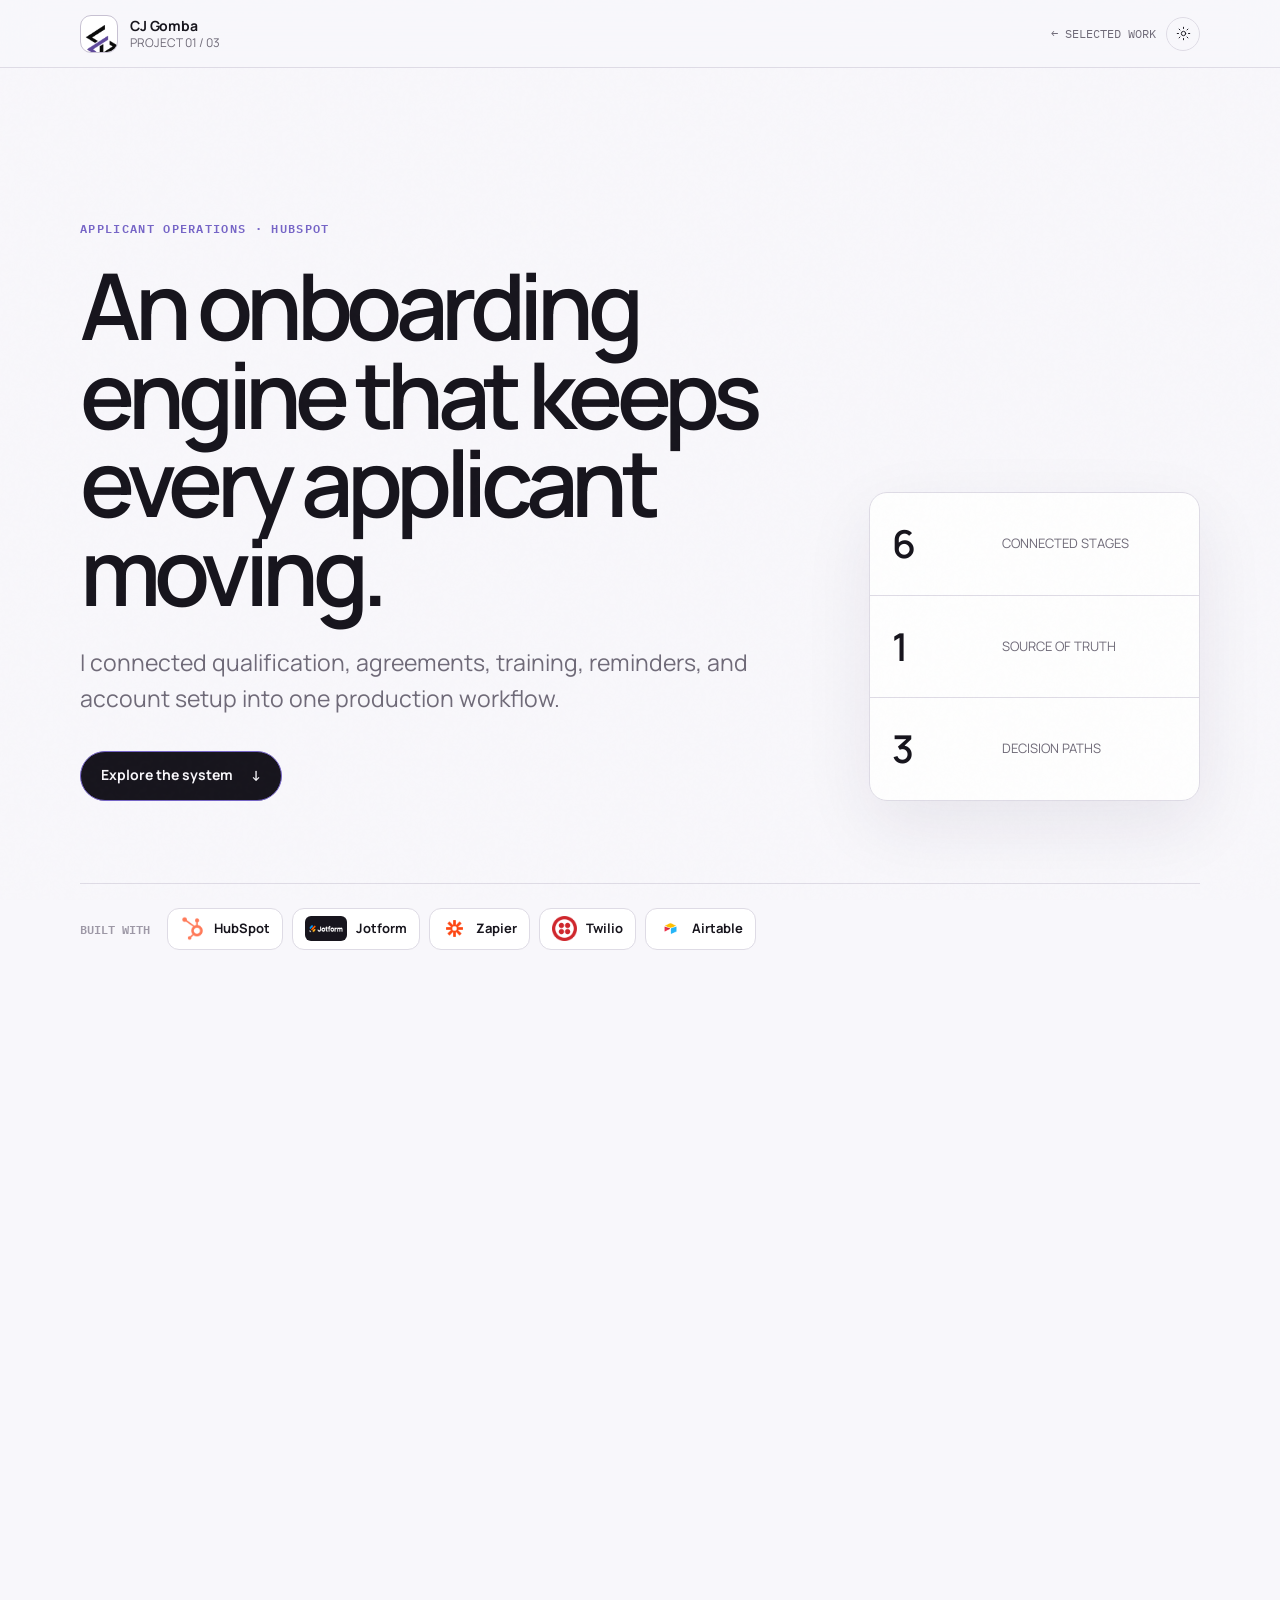
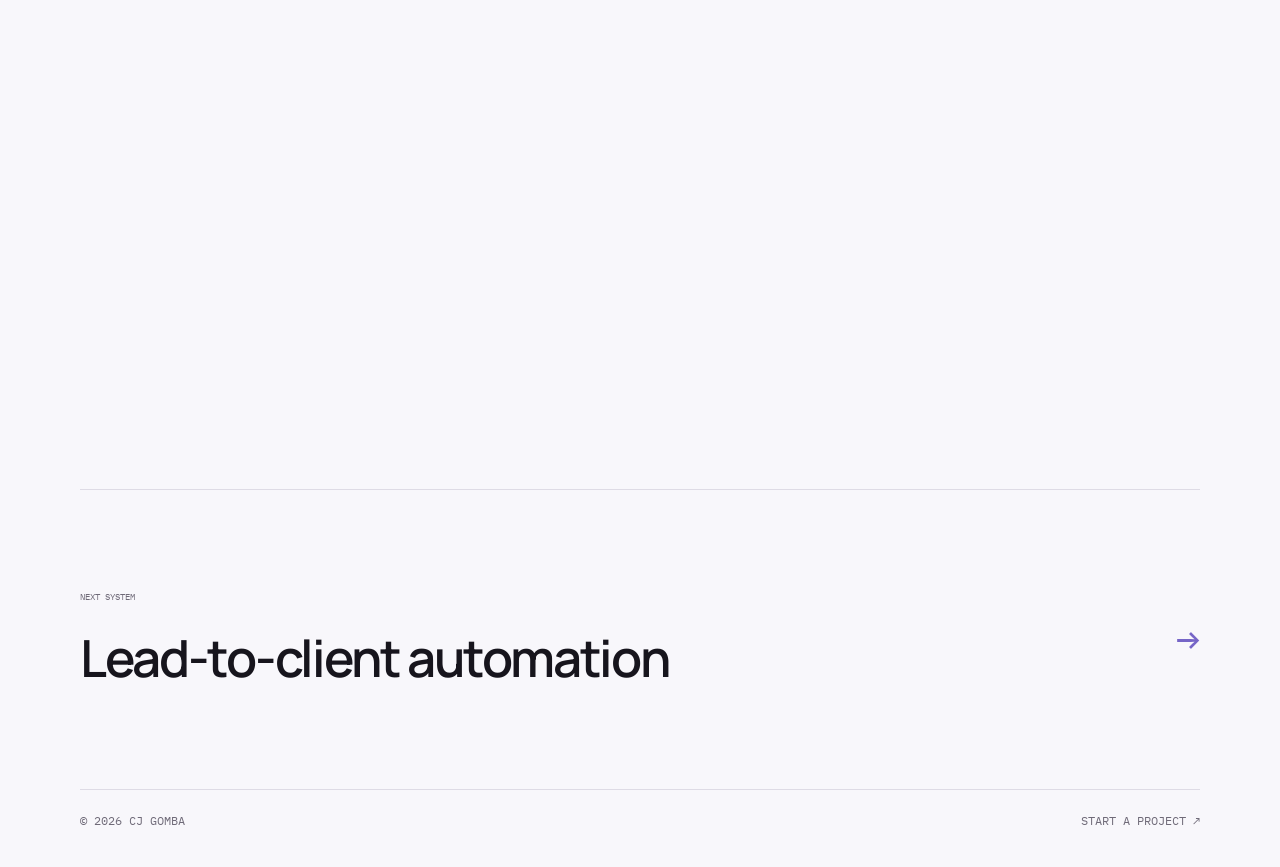
==== projects/hubspot-onboarding.html @ 628fe787 "Add files via upload" ====
<!doctype html>
<html lang="en">
  <head>
    <meta charset="UTF-8" />
    <meta name="viewport" content="width=device-width, initial-scale=1.0" />
    <meta http-equiv="Content-Security-Policy" content="default-src 'self'; base-uri 'self'; form-action 'self'; object-src 'none'; script-src 'self'; style-src 'self'; img-src 'self' data:; font-src 'self'; connect-src 'none'; media-src 'none'; frame-src 'none'; worker-src 'none'; manifest-src 'self'; upgrade-insecure-requests" />
    <meta name="referrer" content="strict-origin-when-cross-origin" />
    <meta name="description" content="See how CJ Gomba connected Jotform, HubSpot, Zapier, Twilio, Airtable, and CloudFiles into a reliable applicant onboarding workflow." />
    <meta name="author" content="CJ Gomba" />
    <meta name="robots" content="index, follow, max-image-preview:large" />
    <meta property="og:type" content="article" />
    <meta property="og:url" content="https://cjgomba-portfolio.pages.dev/projects/hubspot-onboarding.html" />
    <meta property="og:site_name" content="CJ Gomba" />
    <meta property="og:title" content="HubSpot Applicant Onboarding System" />
    <meta property="og:description" content="A connected applicant journey spanning qualification, agreements, training, reminders, and onboarding." />
    <meta property="og:image" content="https://cjgomba-portfolio.pages.dev/assets/branding/cj-logo.png" />
    <meta name="twitter:card" content="summary_large_image" />
    <meta name="twitter:title" content="HubSpot Applicant Onboarding System" />
    <meta name="twitter:description" content="A connected applicant journey spanning qualification, agreements, training, reminders, and onboarding." />
    <meta name="twitter:image" content="https://cjgomba-portfolio.pages.dev/assets/branding/cj-logo.png" />
    <meta name="theme-color" content="#f8f7fb" />
    <title>HubSpot Onboarding System &mdash; CJ Gomba</title>
    <link rel="icon" href="../assets/favicon.svg" type="image/svg+xml" />
    <link rel="canonical" href="https://cjgomba-portfolio.pages.dev/projects/hubspot-onboarding.html" />
    <link rel="manifest" href="../site.webmanifest" />
    <link rel="stylesheet" href="../styles.css" />
    <link rel="stylesheet" href="../project.css" />
    <script src="../theme-init.js"></script>
    <script src="../structured-data.js" defer></script>
  </head>
  <body class="project-page showcase-page">
    <div class="noise" aria-hidden="true"></div>
    <header class="study-header"><div class="study-shell">
      <a class="brand" href="../index.html"><span class="brand-mark brand-mark-image"><img src="../assets/branding/cj-logo.png" alt="" /></span><span class="brand-copy"><strong>CJ Gomba</strong><small>Project 01 / 03</small></span></a>
      <div class="study-header-actions"><a class="back-link" href="../index.html#work">&larr; Selected work</a><button class="icon-button theme-toggle" type="button" aria-label="Switch color theme"><svg class="sun-icon" viewBox="0 0 24 24" aria-hidden="true"><circle cx="12" cy="12" r="3.5"></circle><path d="M12 2v2M12 20v2M4.93 4.93l1.42 1.42M17.65 17.65l1.42 1.42M2 12h2M20 12h2M4.93 19.07l1.42-1.42M17.65 6.35l1.42-1.42"></path></svg><svg class="moon-icon" viewBox="0 0 24 24" aria-hidden="true"><path d="M20.2 15.3A8.5 8.5 0 0 1 8.7 3.8 8.5 8.5 0 1 0 20.2 15.3Z"></path></svg></button></div>
    </div></header>

    <main id="top">
      <section class="showcase-hero study-shell reveal">
        <p class="showcase-kicker">Applicant operations &middot; HubSpot</p>
        <div class="showcase-hero-grid">
          <div>
            <h1>An onboarding engine that keeps every applicant moving.</h1>
            <p class="showcase-deck">I connected qualification, agreements, training, reminders, and account setup into one production workflow.</p>
            <a class="showcase-primary-link" href="#system-map">Explore the system <span>&darr;</span></a>
          </div>
          <div class="showcase-proof">
            <div><strong>6</strong><span>connected stages</span></div>
            <div><strong>1</strong><span>source of truth</span></div>
            <div><strong>3</strong><span>decision paths</span></div>
          </div>
        </div>
        <div class="showcase-tool-ribbon" aria-label="Tools used">
          <span>Built with</span>
          <div class="showcase-tool"><img src="../assets/logos/tools/hubspot-icon.png" alt="" /><strong>HubSpot</strong></div>
          <div class="showcase-tool"><img src="../assets/logos/tools/jotform-wordmark.png" alt="" /><strong>Jotform</strong></div>
          <div class="showcase-tool"><img src="../assets/logos/tools/zapier-icon.png" alt="" /><strong>Zapier</strong></div>
          <div class="showcase-tool"><img src="../assets/logos/tools/twilio-icon.png" alt="" /><strong>Twilio</strong></div>
          <div class="showcase-tool"><img src="../assets/logos/tools/airtable-icon.png" alt="" /><strong>Airtable</strong></div>
        </div>
      </section>

      <section class="showcase-section study-shell reveal" id="system-map">
        <div class="showcase-section-head"><div><span>01 / System map</span><h2>HubSpot coordinates the whole journey.</h2></div><p>Every tool has one job. HubSpot keeps the applicant record, stage, and next action aligned.</p></div>
        <div class="architecture-board">
          <div class="architecture-grid">
            <div class="architecture-column">
              <small>ENTRY</small>
              <div class="architecture-node"><img src="../assets/logos/tools/jotform-wordmark.png" alt="" /><span><strong>Application</strong><small>Applicant data enters once</small></span></div>
            </div>
            <div class="architecture-bridge"><span></span><b>&rarr;</b></div>
            <div class="architecture-column architecture-core-column">
              <small>ORCHESTRATION</small>
              <div class="architecture-core"><img src="../assets/logos/tools/hubspot-wordmark.png" alt="HubSpot" /><strong>Applicant record + workflow state</strong><span class="live-pulse">LIVE</span></div>
            </div>
            <div class="architecture-bridge"><span></span><b>&rarr;</b></div>
            <div class="architecture-column">
              <small>AUTOMATED OUTPUT</small>
              <div class="architecture-output-grid"><span>Route applicant</span><span>Send reminders</span><span>Track training</span><span>Create setup tasks</span></div>
            </div>
          </div>
          <div class="architecture-services">
            <div><img src="../assets/logos/tools/zapier-icon.png" alt="" /><span><strong>Zapier</strong><small>Connections</small></span></div>
            <div><img src="../assets/logos/tools/twilio-icon.png" alt="" /><span><strong>Twilio</strong><small>SMS reminders</small></span></div>
            <div><img src="../assets/logos/tools/airtable-icon.png" alt="" /><span><strong>Airtable</strong><small>Training data</small></span></div>
            <div><span class="abstract-logo">&#9729;</span><span><strong>CloudFiles</strong><small>Documents</small></span></div>
          </div>
        </div>
      </section>

      <section class="showcase-section study-shell reveal">
        <div class="showcase-section-head"><div><span>02 / Production flow</span><h2>One applicant. One visible path.</h2></div><p>The workflow advances only when the required milestone is complete.</p></div>
        <div class="production-flow">
          <article class="flow-step is-active"><i>01</i><span class="flow-icon">&#9638;</span><strong>Apply</strong><small>Jotform captures the record</small></article>
          <b>&rarr;</b>
          <article class="flow-step"><i>02</i><span class="flow-icon">&#10003;</span><strong>Qualify</strong><small>Rules evaluate eligibility</small></article>
          <b>&rarr;</b>
          <article class="flow-step"><i>03</i><span class="flow-icon">&#9998;</span><strong>Sign</strong><small>Agreement and reminders</small></article>
          <b>&rarr;</b>
          <article class="flow-step"><i>04</i><span class="flow-icon">&#9673;</span><strong>Train</strong><small>Progress stays visible</small></article>
          <b>&rarr;</b>
          <article class="flow-step"><i>05</i><span class="flow-icon">&#9881;</span><strong>Set up</strong><small>Accounts and tasks created</small></article>
          <b>&rarr;</b>
          <article class="flow-step"><i>06</i><span class="flow-icon">&#10022;</span><strong>Onboard</strong><small>Ready to begin</small></article>
        </div>
        <p class="flow-value">&rarr; Routine handoffs happen automatically while the team keeps full visibility.</p>
      </section>

      <section class="showcase-section study-shell reveal">
        <div class="showcase-section-head"><div><span>03 / Logic layer</span><h2>The automation handles exceptions, not just happy paths.</h2></div><p>Backend branches decide what happens next without losing context or creating duplicate work.</p></div>
        <div class="logic-board">
          <div class="logic-entry"><span>Application submitted</span><b>&darr;</b><strong>Eligibility decision</strong></div>
          <div class="logic-routes">
            <article class="logic-route is-success"><i>&#10003;</i><strong>Eligible</strong><small>Continue onboarding</small><span>Advance stage</span></article>
            <article class="logic-route is-waiting"><i>!</i><strong>Incomplete</strong><small>Information is missing</small><span>Send reminder</span></article>
            <article class="logic-route is-stop"><i>&times;</i><strong>Not eligible</strong><small>Requirements not met</small><span>Close or redirect</span></article>
          </div>
        </div>
      </section>

      <section class="showcase-section study-shell reveal">
        <div class="showcase-section-head"><div><span>04 / Operational impact</span><h2>Less process management. Better applicant support.</h2></div><p>The value is not another automation. It is a calmer, more reliable operation.</p></div>
        <div class="transformation-board">
          <div class="transformation-column"><small>BEFORE</small><span>Scattered applications</span><span>Manual reminders</span><span>Unclear applicant status</span><span>Repeated admin work</span></div>
          <div class="transformation-core"><i>&rarr;</i><strong>Connected workflow</strong><small>Rules, stages, and actions stay synchronized</small></div>
          <div class="transformation-column is-after"><small>AFTER</small><span>Automatic routing</span><span>Timely follow-up</span><span>Visible progress</span><span>Structured onboarding</span></div>
        </div>
        <div class="showcase-value-callout"><span>THE OPERATIONAL VALUE</span><strong>The team can focus on applicants instead of manually managing the process around them.</strong></div>
      </section>

      <section class="showcase-cta study-shell reveal"><div><span>Need a workflow like this?</span><h2>Let&apos;s turn the moving parts into one dependable system.</h2></div><a href="../index.html#contact">Start a project &nearr;</a></section>
      <section class="study-next study-shell"><a href="lead-to-client.html#top"><div><small>Next system</small><strong>Lead-to-client automation</strong></div><i>&rarr;</i></a></section>
    </main>
    <footer class="study-footer study-shell"><span>&copy; <span id="year"></span> CJ Gomba</span><a href="../index.html#contact">Start a project &nearr;</a></footer>
    <script src="../script.js"></script>
  </body>
</html>
---- styles.css ----
@font-face {
  font-family: "Manrope";
  src: url("assets/fonts/manrope-400.ttf") format("truetype");
  font-weight: 400;
  font-display: swap;
}

@font-face {
  font-family: "Manrope";
  src: url("assets/fonts/manrope-500.ttf") format("truetype");
  font-weight: 500;
  font-display: swap;
}

@font-face {
  font-family: "Manrope";
  src: url("assets/fonts/manrope-600.ttf") format("truetype");
  font-weight: 600;
  font-display: swap;
}

@font-face {
  font-family: "Manrope";
  src: url("assets/fonts/manrope-700.ttf") format("truetype");
  font-weight: 700;
  font-display: swap;
}

@font-face {
  font-family: "IBM Plex Mono";
  src: url("assets/fonts/ibm-plex-mono-400.ttf") format("truetype");
  font-weight: 400;
  font-display: swap;
}

@font-face {
  font-family: "IBM Plex Mono";
  src: url("assets/fonts/ibm-plex-mono-500.ttf") format("truetype");
  font-weight: 500;
  font-display: swap;
}

@font-face {
  font-family: "IBM Plex Mono";
  src: url("assets/fonts/ibm-plex-mono-600.ttf") format("truetype");
  font-weight: 600;
  font-display: swap;
}

:root {
  --bg: #f8f7fb;
  --surface: #ffffff;
  --surface-soft: #f0eef7;
  --ink: #17151d;
  --muted: #6f6a78;
  --subtle: #9d98a6;
  --line: #dedbe5;
  --line-strong: #c7c1d2;
  --accent: #7665c7;
  --accent-soft: #e8e3fa;
  --accent-bright: #9585df;
  --success: #528769;
  --sidebar: rgba(248, 247, 251, 0.92);
  --shadow: 0 24px 70px rgba(38, 30, 61, 0.08);
  --font-sans: "Manrope", "Aptos", ui-sans-serif, -apple-system, BlinkMacSystemFont, "Segoe UI", sans-serif;
  --font-mono: "IBM Plex Mono", "Cascadia Code", Consolas, monospace;
  --sidebar-width: 248px;
  color-scheme: light;
}

:root[data-theme="dark"] {
  --bg: #111015;
  --surface: #18171e;
  --surface-soft: #211f29;
  --ink: #f4f1f8;
  --muted: #aaa4b4;
  --subtle: #77717f;
  --line: #302e38;
  --line-strong: #45414e;
  --accent: #a594ec;
  --accent-soft: #2d2940;
  --accent-bright: #b7a8f6;
  --success: #72ad88;
  --sidebar: rgba(17, 16, 21, 0.92);
  --shadow: 0 24px 70px rgba(0, 0, 0, 0.22);
  color-scheme: dark;
}

* {
  box-sizing: border-box;
}

html {
  scroll-behavior: smooth;
  scroll-padding-top: 30px;
}

body {
  margin: 0;
  background: var(--bg);
  color: var(--ink);
  font-family: var(--font-sans);
  font-size: 17px;
  line-height: 1.6;
  transition: background-color 250ms ease, color 250ms ease;
}

body.menu-open {
  overflow: hidden;
}

::selection {
  background: var(--accent);
  color: #fff;
}

a {
  color: inherit;
  text-decoration: none;
}

button,
input,
textarea {
  color: inherit;
  font: inherit;
}

button {
  cursor: pointer;
}

.sr-only {
  position: absolute;
  width: 1px;
  height: 1px;
  padding: 0;
  margin: -1px;
  overflow: hidden;
  clip: rect(0, 0, 0, 0);
  white-space: nowrap;
  border: 0;
}

.noise {
  position: fixed;
  inset: 0;
  pointer-events: none;
  z-index: 20;
  opacity: 0.025;
  background-image: url("data:image/svg+xml,%3Csvg viewBox='0 0 180 180' xmlns='http://www.w3.org/2000/svg'%3E%3Cfilter id='n'%3E%3CfeTurbulence type='fractalNoise' baseFrequency='.9' numOctaves='2' stitchTiles='stitch'/%3E%3C/filter%3E%3Crect width='100%25' height='100%25' filter='url(%23n)' opacity='.55'/%3E%3C/svg%3E");
}

.sidebar {
  position: fixed;
  inset: 0 auto 0 0;
  z-index: 15;
  width: var(--sidebar-width);
  padding: 28px 24px 22px;
  display: flex;
  flex-direction: column;
  border-right: 1px solid var(--line);
  background: var(--sidebar);
  backdrop-filter: blur(18px);
}

.brand {
  display: flex;
  align-items: center;
  gap: 12px;
}

.brand-mark {
  width: 38px;
  height: 38px;
  display: grid;
  place-items: center;
  border: 1px solid var(--line-strong);
  border-radius: 50%;
  color: var(--accent);
  font: 700 12px/1 var(--font-mono);
  letter-spacing: -0.05em;
}

.brand-mark-image {
  overflow: hidden;
  border-radius: 11px;
  background: #fff;
}

.brand-mark-image img {
  width: 150%;
  max-width: none;
  height: 150%;
  object-fit: contain;
}

.brand-copy {
  display: flex;
  flex-direction: column;
  line-height: 1.3;
}

.brand-copy strong {
  font-size: 14px;
  letter-spacing: -0.01em;
}

.brand-copy small {
  color: var(--muted);
  font-size: 12px;
}

.side-nav {
  display: flex;
  flex-direction: column;
  margin-top: 72px;
}

.side-nav a {
  position: relative;
  padding: 10px 0;
  color: var(--muted);
  font-size: 14px;
  transition: color 180ms ease, transform 180ms ease;
}

.side-nav a span {
  display: inline-block;
  width: 30px;
  color: var(--subtle);
  font: 12px/1 var(--font-mono);
}

.side-nav a::after {
  content: "";
  position: absolute;
  left: -24px;
  top: 50%;
  width: 0;
  height: 1px;
  background: var(--accent);
  transition: width 180ms ease;
}

.side-nav a:hover,
.side-nav a.is-active {
  color: var(--ink);
  transform: translateX(4px);
}

.side-nav a.is-active::after {
  width: 14px;
}

.sidebar-bottom {
  margin-top: auto;
}

.availability {
  display: flex;
  align-items: center;
  gap: 8px;
  padding-bottom: 13px;
  border-bottom: 1px solid var(--line);
  font-size: 12px;
}

.status-dot {
  width: 7px;
  height: 7px;
  border-radius: 50%;
  background: var(--success);
  box-shadow: 0 0 0 4px color-mix(in srgb, var(--success) 14%, transparent);
}

.sidebar-bottom p {
  margin: 14px 0 18px;
  color: var(--muted);
  font-size: 12px;
  line-height: 1.6;
}

.sidebar-socials {
  display: flex;
  gap: 7px;
  margin: -3px 0 18px;
}

.sidebar-socials a {
  padding: 5px 7px;
  border: 1px solid var(--line);
  border-radius: 7px;
  color: var(--muted);
  font-size: 12px;
  transition: color 180ms ease, border-color 180ms ease, box-shadow 180ms ease;
}

.sidebar-socials a:hover {
  border-color: var(--accent);
  color: var(--ink);
  box-shadow: 0 0 18px color-mix(in srgb, var(--accent) 18%, transparent);
}

.sidebar-actions {
  display: flex;
  align-items: center;
  justify-content: space-between;
}

.icon-button {
  width: 34px;
  height: 34px;
  display: grid;
  place-items: center;
  border: 1px solid var(--line);
  border-radius: 50%;
  background: transparent;
}

.icon-button svg {
  width: 15px;
  fill: none;
  stroke: currentColor;
  stroke-linecap: round;
  stroke-linejoin: round;
  stroke-width: 1.5;
}

.moon-icon {
  display: none;
}

[data-theme="dark"] .sun-icon {
  display: none;
}

[data-theme="dark"] .moon-icon {
  display: block;
}

.text-link,
.inline-link {
  color: var(--ink);
  font-size: 12px;
  font-weight: 600;
}

.text-link span,
.inline-link span {
  color: var(--accent);
}

.mobile-header {
  display: none;
}

main {
  margin-left: var(--sidebar-width);
  overflow: clip;
}

.section-shell {
  width: min(1180px, calc(100% - 80px));
  margin-inline: auto;
}

.hero {
  padding-top: clamp(80px, 10vw, 140px);
}

.hero-grid {
  display: grid;
  grid-template-columns: minmax(280px, 0.82fr) minmax(430px, 1.18fr);
  gap: clamp(55px, 8vw, 120px);
  align-items: center;
  max-width: 1020px;
  margin-inline: auto;
}

.portrait-card {
  position: relative;
  aspect-ratio: 0.92;
  overflow: hidden;
  border: 1px solid var(--line);
  background:
    radial-gradient(circle at 45% 35%, var(--accent-soft), transparent 32%),
    linear-gradient(145deg, var(--surface) 0%, var(--surface-soft) 100%);
}

.portrait-card::after {
  position: absolute;
  inset: 0;
  z-index: 3;
  background:
    linear-gradient(135deg, transparent 45%, color-mix(in srgb, var(--accent) 28%, transparent) 100%),
    linear-gradient(to top, rgba(9, 8, 14, 0.56), transparent 42%);
  content: "";
  pointer-events: none;
}

.portrait-photo {
  position: absolute;
  inset: 0;
  width: 100%;
  height: 100%;
  object-fit: cover;
  object-position: 50% 45%;
  filter: saturate(0.82) contrast(1.04);
  transition: transform 500ms cubic-bezier(0.2, 0.7, 0.2, 1), filter 350ms ease;
}

.portrait-card:hover .portrait-photo {
  transform: scale(1.035);
  filter: saturate(0.98) contrast(1.05);
}

.portrait-grid {
  position: absolute;
  inset: 0;
  z-index: 4;
  opacity: 0.34;
  background-image: radial-gradient(var(--muted) 0.7px, transparent 0.8px);
  background-size: 8px 8px;
  mask-image: linear-gradient(to bottom, black 15%, transparent 95%);
}

.portrait-orbit {
  position: absolute;
  z-index: 5;
  border: 1px solid var(--accent);
  border-radius: 50%;
  opacity: 0.5;
}

.portrait-orbit-one {
  width: 68%;
  height: 68%;
  left: 16%;
  top: 15%;
}

.portrait-orbit-two {
  width: 90%;
  height: 90%;
  left: 33%;
  top: 33%;
}

.portrait-initials {
  position: absolute;
  inset: 0;
  display: grid;
  place-items: center;
  color: var(--ink);
  font-size: clamp(84px, 10vw, 146px);
  font-weight: 800;
  letter-spacing: -0.12em;
  transform: translateX(-0.05em);
  mix-blend-mode: multiply;
}

[data-theme="dark"] .portrait-initials {
  mix-blend-mode: screen;
}

.portrait-initials::after {
  content: "";
  position: absolute;
  width: 58%;
  height: 58%;
  border-radius: 50%;
  background-image: radial-gradient(var(--bg) 1.2px, transparent 1.3px);
  background-size: 5px 5px;
  opacity: 0.56;
}

.portrait-label {
  position: absolute;
  z-index: 6;
  left: 18px;
  bottom: 15px;
  color: #fff;
  font: 12px/1 var(--font-mono);
  letter-spacing: 0.08em;
  text-transform: uppercase;
}

.eyebrow,
.section-index,
.case-kicker {
  margin: 0 0 18px;
  color: var(--muted);
  font: 12px/1.3 var(--font-mono);
  letter-spacing: 0.1em;
  text-transform: uppercase;
}

.eyebrow {
  display: flex;
  align-items: center;
  gap: 10px;
  color: var(--accent);
}

.eyebrow span {
  width: 22px;
  height: 1px;
  background: currentColor;
}

h1,
h2,
h3,
p {
  text-wrap: pretty;
}

h1 {
  max-width: 680px;
  margin: 0;
  font-size: clamp(48px, 5.3vw, 78px);
  font-weight: 560;
  letter-spacing: -0.062em;
  line-height: 0.98;
}

.hero-intro {
  max-width: 600px;
  margin: 27px 0 0;
  color: var(--muted);
  font-size: clamp(16px, 1.55vw, 20px);
  line-height: 1.6;
}

.hero-actions {
  display: flex;
  flex-wrap: wrap;
  gap: 10px;
  margin-top: 34px;
}

.button {
  min-height: 48px;
  display: inline-flex;
  align-items: center;
  justify-content: center;
  gap: 25px;
  padding: 0 18px;
  border: 1px solid transparent;
  border-radius: 2px;
  font-size: 12px;
  font-weight: 650;
  transition: transform 180ms ease, background-color 180ms ease, border-color 180ms ease;
}

.button:hover {
  transform: translateY(-2px);
}

.button-primary {
  background: var(--ink);
  color: var(--bg);
}

.button-primary:hover {
  background: var(--accent);
  color: #fff;
  box-shadow: 0 0 28px color-mix(in srgb, var(--accent) 32%, transparent);
}

.button-quiet {
  border-color: var(--line);
  background: var(--surface);
}

.button-quiet:hover {
  border-color: var(--accent);
  box-shadow: 0 0 22px color-mix(in srgb, var(--accent) 16%, transparent);
}

.button-resume {
  border-color: color-mix(in srgb, var(--accent) 55%, var(--line));
  color: var(--accent);
}

.button-resume:hover {
  border-color: var(--accent);
  background: var(--accent-soft);
  box-shadow: 0 0 24px color-mix(in srgb, var(--accent) 20%, transparent);
}

.hero-meta {
  display: flex;
  flex-wrap: wrap;
  gap: 8px;
  margin-top: 32px;
}

.hero-meta span {
  padding: 5px 8px;
  border: 1px solid var(--line);
  border-radius: 999px;
  color: var(--muted);
  font: 12px/1 var(--font-mono);
  letter-spacing: 0.04em;
  text-transform: uppercase;
}

.proof-strip {
  display: grid;
  grid-template-columns: repeat(4, 1fr);
  max-width: 1020px;
  margin: clamp(70px, 10vw, 130px) auto 0;
  border-block: 1px solid var(--line);
}

.proof-strip > div {
  min-height: 122px;
  display: flex;
  flex-direction: column;
  justify-content: center;
  padding: 18px 24px;
  border-right: 1px solid var(--line);
}

.proof-strip > div:last-child {
  border-right: 0;
}

.proof-strip strong {
  font: 500 clamp(20px, 2.1vw, 28px)/1 var(--font-mono);
  letter-spacing: -0.06em;
}

.proof-strip span {
  max-width: 190px;
  margin-top: 9px;
  color: var(--muted);
  font-size: 12px;
  line-height: 1.5;
  text-transform: uppercase;
}

.work-section,
.services-section,
.about-section,
.tools-section,
.contact-section {
  padding-top: clamp(115px, 14vw, 190px);
}

.section-heading {
  display: grid;
  grid-template-columns: 1.35fr 0.65fr;
  gap: 40px;
  align-items: end;
  padding-bottom: 33px;
  border-bottom: 1px solid var(--line);
}

.section-heading h2,
.about-intro h2,
.contact-panel h2 {
  max-width: 720px;
  margin: 0;
  font-size: clamp(34px, 4.2vw, 58px);
  font-weight: 520;
  letter-spacing: -0.052em;
  line-height: 1.04;
}

.section-heading > p {
  max-width: 390px;
  margin: 0 0 5px;
  color: var(--muted);
  font-size: 14px;
}

.case-study {
  display: grid;
  grid-template-columns: 1.02fr 0.98fr;
  min-height: 610px;
  border-bottom: 1px solid var(--line);
}

.case-study-reverse .case-copy {
  order: 2;
  border-right: 0;
  border-left: 1px solid var(--line);
}

.case-study-reverse .case-visual {
  order: 1;
}

.case-copy {
  position: relative;
  padding: clamp(55px, 7vw, 90px) clamp(30px, 5vw, 70px) clamp(55px, 7vw, 90px) 0;
  border-right: 1px solid var(--line);
}

.case-study-reverse .case-copy {
  padding-right: 0;
  padding-left: clamp(30px, 5vw, 70px);
}

.case-number {
  position: absolute;
  top: 65px;
  right: 28px;
  color: var(--line-strong);
  font: 12px/1 var(--font-mono);
}

.case-study-reverse .case-number {
  right: 0;
}

.case-copy h3 {
  max-width: 585px;
  margin: 0;
  font-size: clamp(28px, 3vw, 43px);
  font-weight: 530;
  letter-spacing: -0.045em;
  line-height: 1.08;
}

.case-copy > p:not(.case-kicker) {
  max-width: 560px;
  margin: 24px 0 0;
  color: var(--muted);
  font-size: 16px;
}

.outcome-list {
  max-width: 570px;
  margin: 32px 0 0;
  padding: 0;
  list-style: none;
  border-top: 1px solid var(--line);
}

.outcome-list li {
  position: relative;
  padding: 11px 15px 11px 21px;
  border-bottom: 1px solid var(--line);
  color: var(--muted);
  font-size: 12px;
}

.outcome-list li::before {
  content: "";
  position: absolute;
  top: 18px;
  left: 2px;
  width: 5px;
  height: 5px;
  border-radius: 50%;
  background: var(--accent);
}

.value-snapshot {
  display: grid;
  grid-template-columns: repeat(2, 1fr);
  max-width: 570px;
  margin-top: 32px;
  border-block: 1px solid var(--line);
}

.value-snapshot span {
  display: flex;
  flex-direction: column;
  min-height: 82px;
  justify-content: center;
  padding: 14px 18px;
  color: var(--muted);
  font-size: 12px;
  text-transform: uppercase;
}

.value-snapshot span:first-child {
  border-right: 1px solid var(--line);
}

.value-snapshot strong {
  margin-bottom: 5px;
  color: var(--ink);
  font: 500 17px/1 var(--font-mono);
  text-transform: none;
}

.case-footer {
  display: flex;
  gap: 18px;
  align-items: flex-end;
  justify-content: space-between;
  margin-top: 34px;
}

.tool-line {
  display: flex;
  flex-wrap: wrap;
  gap: 7px;
}

.tool-line span {
  min-height: 32px;
  display: inline-flex;
  align-items: center;
  gap: 7px;
  padding: 5px 9px 5px 6px;
  border: 1px solid var(--line);
  border-radius: 999px;
  background: var(--surface);
  color: var(--ink);
  font: 12px/1 var(--font-sans);
  font-weight: 600;
}

.tool-line span:not(:last-child)::after {
  content: none;
}

.home-tool-logo,
.home-tool-symbol {
  width: 22px;
  height: 22px;
  flex: 0 0 auto;
  object-fit: contain;
}

.home-tool-logo.is-wordmark {
  width: 29px;
}

.home-tool-logo.logo-on-dark {
  width: 29px;
  padding: 4px;
  border-radius: 6px;
  background: #17151d;
}

.home-tool-symbol {
  display: grid;
  place-items: center;
  border-radius: 6px;
  background: linear-gradient(135deg, #7665c7, #b591f0);
  color: #fff;
  font: 700 12px/1 var(--font-mono);
  font-style: normal;
}

.tool-line span {
  transition: transform 180ms ease, border-color 180ms ease, box-shadow 180ms ease;
}

.tool-line span:hover {
  transform: translateY(-2px);
  border-color: var(--accent);
  box-shadow: 0 0 20px color-mix(in srgb, var(--accent) 16%, transparent);
}

.case-toggle {
  flex: 0 0 auto;
  padding: 6px 0;
  border: 0;
  border-bottom: 1px solid var(--ink);
  background: transparent;
  font-size: 12px;
}

.case-toggle span {
  display: inline-block;
  width: 16px;
  margin-left: 6px;
  color: var(--accent);
  transition: transform 180ms ease;
}

.case-toggle[aria-expanded="true"] span {
  transform: rotate(45deg);
}

.project-card-link {
  flex: 0 0 auto;
  min-height: 48px;
  display: inline-flex;
  align-items: center;
  justify-content: space-between;
  gap: 28px;
  padding: 0 17px;
  border: 1px solid var(--ink);
  border-radius: 2px;
  background: var(--ink);
  color: var(--bg);
  font-size: 13px;
  font-weight: 700;
  transition: background-color 180ms ease, border-color 180ms ease, color 180ms ease, transform 180ms ease;
}

.project-card-link:hover {
  border-color: var(--accent);
  background: var(--accent);
  color: #fff;
  transform: translateY(-2px);
}

.project-card-link span {
  color: currentColor;
}

.case-details {
  display: grid;
  grid-template-rows: 0fr;
  transition: grid-template-rows 280ms ease;
}

.case-details > p {
  min-height: 0;
  overflow: hidden;
  margin: 0;
  color: var(--muted);
  font-size: 12px;
}

.case-details.is-open {
  grid-template-rows: 1fr;
}

.case-details.is-open > p {
  margin-top: 24px;
  padding-top: 20px;
  border-top: 1px dashed var(--line);
}

.case-visual {
  position: relative;
  min-width: 0;
  overflow: hidden;
  padding: clamp(45px, 5vw, 70px);
  background-color: var(--surface);
  background-image: radial-gradient(var(--line-strong) 0.7px, transparent 0.7px);
  background-size: 10px 10px;
}

.visual-topline {
  display: flex;
  justify-content: space-between;
  padding-bottom: 14px;
  border-bottom: 1px solid var(--line);
  color: var(--muted);
  font: 12px/1 var(--font-mono);
  letter-spacing: 0.08em;
}

.live-pill {
  display: flex;
  align-items: center;
  gap: 6px;
}

.live-pill i {
  width: 5px;
  height: 5px;
  border-radius: 50%;
  background: var(--success);
}

.flow-stage {
  position: relative;
  z-index: 1;
  display: grid;
  grid-template-columns: 35px 1fr 12px;
  gap: 13px;
  align-items: center;
  min-height: 72px;
  padding: 12px 18px;
  border: 1px solid var(--line);
  background: var(--surface);
  box-shadow: 0 8px 30px rgba(30, 23, 48, 0.04);
}

.flow-stage:first-of-type {
  margin-top: 35px;
}

.flow-stage.is-active {
  border-color: var(--accent);
}

.flow-stage > span {
  color: var(--accent);
  font: 12px/1 var(--font-mono);
}

.flow-stage div {
  display: flex;
  flex-direction: column;
}

.flow-stage strong {
  font-size: 12px;
}

.flow-stage small {
  color: var(--muted);
  font-size: 12px;
}

.flow-stage > i {
  width: 8px;
  height: 8px;
  border: 1px solid var(--line-strong);
  border-radius: 50%;
}

.flow-stage.is-active > i {
  border-color: var(--success);
  background: var(--success);
  box-shadow: 0 0 0 4px color-mix(in srgb, var(--success) 13%, transparent);
}

.flow-line {
  width: 1px;
  height: 18px;
  margin-left: 35px;
  background: var(--line-strong);
}

.revenue-rail {
  position: relative;
  display: flex;
  justify-content: space-between;
  margin: 85px 0 65px;
}

.revenue-rail::before,
.rail-progress {
  content: "";
  position: absolute;
  z-index: 0;
  top: 16px;
  left: 16px;
  right: 16px;
  height: 1px;
  background: var(--line-strong);
}

.rail-progress {
  right: 50%;
  background: var(--accent);
}

.rail-node {
  position: relative;
  z-index: 1;
  display: flex;
  flex-direction: column;
  align-items: center;
  gap: 10px;
  color: var(--muted);
  font: 12px/1 var(--font-mono);
  text-transform: uppercase;
}

.rail-node i {
  width: 34px;
  height: 34px;
  display: grid;
  place-items: center;
  border: 1px solid var(--line-strong);
  border-radius: 50%;
  background: var(--surface);
  font-style: normal;
}

.rail-node.is-done i {
  border-color: var(--accent);
  background: var(--accent);
  color: #fff;
}

.rail-node.is-current i {
  border-color: var(--accent);
  color: var(--accent);
  box-shadow: 0 0 0 5px var(--accent-soft);
}

.campaign-card {
  display: flex;
  align-items: center;
  justify-content: space-between;
  padding: 16px;
  border: 1px solid var(--line);
  background: var(--surface);
}

.campaign-card div {
  display: flex;
  flex-direction: column;
}

.campaign-card small {
  color: var(--muted);
  font: 12px/1.4 var(--font-mono);
}

.campaign-card strong {
  margin-top: 3px;
  font-size: 12px;
}

.campaign-card > span {
  padding: 4px 8px;
  border-radius: 999px;
  background: var(--accent-soft);
  color: var(--accent);
  font: 12px/1 var(--font-mono);
  text-transform: uppercase;
}

.metric-pair {
  display: grid;
  grid-template-columns: 1fr 1fr;
  margin-top: 10px;
  border: 1px solid var(--line);
  background: var(--surface);
}

.metric-pair div {
  display: flex;
  flex-direction: column;
  padding: 20px;
}

.metric-pair div:first-child {
  border-right: 1px solid var(--line);
}

.metric-pair strong {
  font: 500 26px/1 var(--font-mono);
}

.metric-pair span {
  margin-top: 7px;
  color: var(--muted);
  font-size: 12px;
  text-transform: uppercase;
}

.pipeline-columns {
  display: grid;
  grid-template-columns: repeat(3, 1fr);
  gap: 7px;
  margin-top: 38px;
}

.pipeline-column {
  min-width: 0;
  padding: 8px;
  border: 1px solid var(--line);
  background: color-mix(in srgb, var(--surface) 92%, transparent);
}

.pipeline-column header {
  display: flex;
  justify-content: space-between;
  gap: 5px;
  padding: 5px 3px 9px;
  border-bottom: 1px solid var(--line);
  font: 12px/1 var(--font-mono);
  text-transform: uppercase;
}

.pipeline-column header b {
  color: var(--accent);
  font-weight: 500;
}

.lead-card {
  display: flex;
  align-items: flex-start;
  gap: 7px;
  margin-top: 8px;
  padding: 10px 8px;
  border: 1px solid var(--line);
  background: var(--surface);
}

.lead-card > i {
  width: 6px;
  height: 6px;
  flex: 0 0 auto;
  margin-top: 3px;
  border-radius: 50%;
  background: var(--success);
}

.lead-card span {
  min-width: 0;
  display: flex;
  flex-direction: column;
}

.lead-card strong,
.lead-card small {
  overflow: hidden;
  text-overflow: ellipsis;
  white-space: nowrap;
}

.lead-card strong {
  font-size: 12px;
  font-weight: 600;
}

.lead-card small {
  color: var(--muted);
  font-size: 7px;
}

.lead-card.faded {
  opacity: 0.57;
}

.lead-card.accent-card {
  border-color: var(--accent);
}

.ai-note {
  display: grid;
  grid-template-columns: 38px 1fr;
  gap: 13px;
  align-items: center;
  margin-top: 28px;
  padding: 14px;
  border: 1px solid var(--accent);
  background: var(--surface);
}

.ai-note > span {
  width: 38px;
  height: 38px;
  display: grid;
  place-items: center;
  border-radius: 50%;
  background: var(--accent-soft);
  color: var(--accent);
  font: 600 12px/1 var(--font-mono);
}

.ai-note p {
  margin: 0;
  color: var(--muted);
  font-size: 12px;
}

.ai-note strong {
  display: block;
  color: var(--ink);
  font-size: 12px;
}

.service-grid {
  display: grid;
  grid-template-columns: repeat(4, 1fr);
}

.service-card {
  position: relative;
  min-height: 320px;
  padding: 30px 26px;
  border-right: 1px solid var(--line);
  border-bottom: 1px solid var(--line);
  transition: background-color 200ms ease, transform 200ms ease;
}

.service-card:first-child {
  border-left: 1px solid var(--line);
}

.service-card:hover {
  z-index: 1;
  background: var(--surface);
  transform: translateY(-6px);
  box-shadow: var(--shadow);
}

.service-icon {
  width: 39px;
  height: 39px;
  display: grid;
  place-items: center;
  border: 1px solid var(--line);
  border-radius: 50%;
  color: var(--accent);
  font-family: var(--font-mono);
}

.service-card > p:first-of-type {
  margin: 70px 0 10px;
  color: var(--subtle);
  font: 12px/1 var(--font-mono);
}

.service-card h3 {
  margin: 0;
  font-size: 19px;
  font-weight: 580;
  letter-spacing: -0.025em;
  line-height: 1.2;
}

.service-card > p:last-child {
  margin: 16px 0 0;
  color: var(--muted);
  font-size: 12px;
  line-height: 1.65;
}

.about-layout {
  display: grid;
  grid-template-columns: 0.8fr 1.2fr;
  gap: clamp(60px, 11vw, 150px);
  padding-block: clamp(75px, 10vw, 130px);
  border-block: 1px solid var(--line);
}

.profile-links {
  display: flex;
  flex-wrap: wrap;
  gap: 8px;
  margin: 28px 0 20px;
}

.profile-links a {
  display: inline-flex;
  gap: 11px;
  align-items: center;
  min-height: 42px;
  padding: 0 13px;
  border: 1px solid var(--line);
  border-radius: 9px;
  background: var(--surface);
  color: var(--ink);
  font-size: 12px;
  font-weight: 650;
  transition: transform 180ms ease, border-color 180ms ease, box-shadow 180ms ease;
}

.profile-links a span {
  color: var(--accent);
}

.profile-links a:hover {
  transform: translateY(-2px);
  border-color: var(--accent);
  box-shadow: 0 0 24px color-mix(in srgb, var(--accent) 18%, transparent);
}

.about-copy {
  max-width: 660px;
}

.about-copy p {
  color: var(--muted);
  font-size: 14px;
}

.about-copy .large-copy {
  margin: 0 0 35px;
  color: var(--ink);
  font-size: clamp(24px, 2.6vw, 36px);
  line-height: 1.35;
  letter-spacing: -0.035em;
}

.inline-link {
  display: inline-block;
  margin-top: 20px;
  padding-bottom: 4px;
  border-bottom: 1px solid var(--ink);
}

.tool-marquee {
  overflow: hidden;
  padding-block: 28px;
  border-bottom: 1px solid var(--line);
  mask-image: linear-gradient(to right, transparent, black 7%, black 93%, transparent);
}

.tool-track {
  width: max-content;
  display: flex;
  gap: 12px;
  align-items: center;
  animation: marquee 32s linear infinite;
}

.tool-marquee:hover .tool-track {
  animation-play-state: paused;
}

.tool-track span {
  display: flex;
  gap: 10px;
  align-items: center;
  min-height: 54px;
  padding: 9px 15px;
  border: 1px solid var(--line);
  border-radius: 14px;
  background: var(--surface);
  color: var(--muted);
  transition: transform 180ms ease, border-color 180ms ease, box-shadow 180ms ease;
}

.tool-track span:hover {
  transform: translateY(-3px);
  border-color: var(--accent);
  box-shadow: 0 0 24px color-mix(in srgb, var(--accent) 17%, transparent);
}

.tool-track img {
  width: 30px;
  height: 30px;
  object-fit: contain;
}

.tool-track img[src*="gohighlevel"] {
  width: 48px;
}

.tool-track b {
  color: var(--ink);
  font-size: 13px;
  font-weight: 650;
  white-space: nowrap;
}

@keyframes marquee {
  to {
    transform: translateX(-50%);
  }
}

.contact-section {
  padding-bottom: 70px;
}

.contact-panel {
  padding: clamp(40px, 7vw, 90px);
  border: 1px solid var(--line);
  background:
    linear-gradient(to right, transparent 49.9%, var(--line) 50%, transparent 50.1%),
    radial-gradient(var(--line-strong) 0.7px, transparent 0.7px),
    var(--surface);
  background-size: auto, 10px 10px, auto;
  box-shadow: var(--shadow);
}

.contact-grid {
  display: grid;
  grid-template-columns: 1fr 0.8fr;
  gap: clamp(55px, 9vw, 130px);
  margin-top: 25px;
}

.contact-grid > div > p {
  max-width: 520px;
  margin: 25px 0 0;
  color: var(--muted);
  font-size: 14px;
}

.contact-form {
  display: flex;
  flex-direction: column;
  gap: 18px;
  padding: 24px;
  border: 1px solid var(--line);
  background: var(--surface);
}

.contact-form label {
  display: flex;
  flex-direction: column;
}

.contact-form label > span {
  margin-bottom: 6px;
  color: var(--muted);
  font: 12px/1 var(--font-mono);
  text-transform: uppercase;
}

.contact-form input,
.contact-form textarea {
  width: 100%;
  padding: 11px 0;
  border: 0;
  border-bottom: 1px solid var(--line);
  border-radius: 0;
  outline: 0;
  background: transparent;
  font-size: 13px;
  resize: vertical;
}

.contact-form input:focus,
.contact-form textarea:focus {
  border-color: var(--accent);
}

.contact-form .is-invalid {
  border-color: #bb5555;
}

.contact-form .button {
  width: 100%;
  border: 0;
}

.form-note,
.form-status {
  margin: -7px 0 0;
  color: var(--subtle);
  font-size: 12px;
  line-height: 1.5;
}

.form-status {
  color: var(--accent);
}

.contact-bottom {
  display: flex;
  justify-content: space-between;
  gap: 20px;
  margin-top: 65px;
  padding-top: 18px;
  border-top: 1px solid var(--line);
  color: var(--muted);
  font: 12px/1.5 var(--font-mono);
  text-transform: uppercase;
}

.site-footer {
  display: flex;
  justify-content: space-between;
  align-items: center;
  padding-block: 25px 35px;
  color: var(--muted);
  font: 12px/1.5 var(--font-mono);
  text-transform: uppercase;
}

.site-footer a {
  color: var(--ink);
}

.js .reveal {
  opacity: 0;
  transform: translateY(22px);
  transition: opacity 650ms cubic-bezier(0.21, 1, 0.36, 1), transform 650ms cubic-bezier(0.21, 1, 0.36, 1);
}

.js .reveal.is-visible {
  opacity: 1;
  transform: translateY(0);
}

/* Readability floor for compact interface text */
.eyebrow,
.section-index,
.case-kicker {
  font-size: 12px;
}

.study-meta small,
.visual-topline,
.hero-system-label,
.system-flow-head,
.penot-map-heading {
  font-size: 12px;
}

@media (max-width: 1080px) {
  :root {
    --sidebar-width: 210px;
  }

  .sidebar {
    padding-inline: 20px;
  }

  .section-shell {
    width: min(1120px, calc(100% - 50px));
  }

  .hero-grid {
    grid-template-columns: 0.75fr 1.25fr;
    gap: 45px;
  }

  .service-grid {
    grid-template-columns: repeat(2, 1fr);
  }

  .service-card:nth-child(3) {
    border-left: 1px solid var(--line);
  }
}

@media (max-width: 820px) {
  html {
    scroll-padding-top: 85px;
  }

  .sidebar {
    display: none;
  }

  .mobile-header {
    position: fixed;
    inset: 0 0 auto;
    z-index: 30;
    height: 68px;
    display: flex;
    align-items: center;
    justify-content: space-between;
    padding-inline: 20px;
    border-bottom: 1px solid var(--line);
    background: var(--sidebar);
    backdrop-filter: blur(18px);
  }

  .mobile-header .brand {
    gap: 9px;
    font-size: 13px;
  }

  .mobile-header .brand-mark {
    width: 32px;
    height: 32px;
  }

  .mobile-header > div {
    display: flex;
    gap: 8px;
  }

  .menu-button {
    width: 34px;
    height: 34px;
    display: flex;
    flex-direction: column;
    justify-content: center;
    gap: 5px;
    padding: 8px;
    border: 1px solid var(--line);
    border-radius: 50%;
    background: transparent;
  }

  .menu-button span:not(.sr-only) {
    width: 100%;
    height: 1px;
    background: var(--ink);
    transition: transform 180ms ease;
  }

  .menu-button[aria-expanded="true"] span:first-child {
    transform: translateY(3px) rotate(45deg);
  }

  .menu-button[aria-expanded="true"] span:nth-child(2) {
    transform: translateY(-3px) rotate(-45deg);
  }

  .mobile-menu {
    position: fixed;
    inset: 68px 0 auto;
    display: grid;
    grid-template-rows: repeat(5, 0fr);
    overflow: hidden;
    padding-inline: 20px;
    border-bottom: 0 solid var(--line);
    background: var(--bg);
    transition: grid-template-rows 230ms ease, padding 230ms ease, border-width 230ms ease;
  }

  .mobile-menu a {
    min-height: 0;
    overflow: hidden;
    opacity: 0;
    font-size: 18px;
    transition: opacity 120ms ease;
  }

  .mobile-menu.is-open {
    grid-template-rows: repeat(5, 1fr);
    padding-block: 25px;
    border-bottom-width: 1px;
  }

  .mobile-menu.is-open a {
    padding-block: 7px;
    opacity: 1;
  }

  main {
    margin-left: 0;
  }

  .section-shell {
    width: min(100% - 36px, 720px);
  }

  .hero {
    padding-top: 120px;
  }

  .hero-grid {
    grid-template-columns: 1fr;
  }

  .portrait-card {
    width: min(330px, 88vw);
    margin-inline: auto;
  }

  .hero-copy {
    text-align: center;
  }

  .eyebrow,
  .hero-actions,
  .hero-meta {
    justify-content: center;
  }

  .hero-intro {
    margin-inline: auto;
  }

  .proof-strip {
    grid-template-columns: repeat(2, 1fr);
  }

  .proof-strip > div:nth-child(2) {
    border-right: 0;
  }

  .proof-strip > div:nth-child(-n + 2) {
    border-bottom: 1px solid var(--line);
  }

  .section-heading {
    grid-template-columns: 1fr;
  }

  .case-study,
  .case-study-reverse {
    grid-template-columns: 1fr;
  }

  .case-copy,
  .case-study-reverse .case-copy {
    order: 1;
    padding: 60px 0;
    border-right: 0;
    border-left: 0;
  }

  .case-visual,
  .case-study-reverse .case-visual {
    order: 2;
    min-height: 510px;
    border-top: 1px solid var(--line);
  }

  .case-study-reverse .case-number {
    right: 28px;
  }

  .about-layout {
    grid-template-columns: 1fr;
  }

  .contact-panel {
    background:
      radial-gradient(var(--line-strong) 0.7px, transparent 0.7px),
      var(--surface);
    background-size: 10px 10px, auto;
  }

  .contact-grid {
    grid-template-columns: 1fr;
  }
}

@media (max-width: 560px) {
  .section-shell {
    width: calc(100% - 28px);
  }

  h1 {
    font-size: clamp(43px, 13.5vw, 63px);
  }

  .hero-actions {
    flex-direction: column;
  }

  .hero-actions .button {
    width: 100%;
  }

  .proof-strip {
    grid-template-columns: 1fr;
  }

  .proof-strip > div {
    min-height: 100px;
    border-right: 0;
    border-bottom: 1px solid var(--line);
  }

  .proof-strip > div:last-child {
    border-bottom: 0;
  }

  .case-number {
    top: 65px;
    right: 0;
  }

  .case-study-reverse .case-number {
    right: 0;
  }

  .case-copy h3 {
    padding-right: 0;
  }

  .case-footer {
    align-items: flex-start;
    flex-direction: column;
  }

  .case-visual {
    min-height: 460px;
    padding: 30px 18px;
  }

  .revenue-rail {
    margin-block: 60px 55px;
  }

  .rail-node {
    font-size: 7px;
  }

  .rail-node i {
    width: 29px;
    height: 29px;
  }

  .revenue-rail::before,
  .rail-progress {
    top: 14px;
  }

  .pipeline-columns {
    grid-template-columns: repeat(3, minmax(100px, 1fr));
    overflow-x: auto;
  }

  .service-grid {
    grid-template-columns: 1fr;
  }

  .service-card,
  .service-card:nth-child(3) {
    min-height: 260px;
    border-left: 1px solid var(--line);
  }

  .service-card > p:first-of-type {
    margin-top: 40px;
  }

  .contact-panel {
    padding: 35px 18px;
  }

  .contact-form {
    padding: 20px 16px;
  }

  .contact-bottom,
  .site-footer {
    align-items: flex-start;
    flex-direction: column;
  }
}

@media (prefers-reduced-motion: reduce) {
  html {
    scroll-behavior: auto;
  }

  *,
  *::before,
  *::after {
    animation-duration: 0.01ms !important;
    animation-iteration-count: 1 !important;
    scroll-behavior: auto !important;
    transition-duration: 0.01ms !important;
  }

  .js .reveal {
    opacity: 1;
    transform: none;
  }
}
---- project.css ----
.project-page main {
  margin-left: 0;
}

/* Premium project showcase */

.showcase-page {
  font-size: 17px;
}

.showcase-page small,
.showcase-page .back-link,
.showcase-page .study-footer {
  font-size: 12px;
}

.showcase-hero {
  padding: clamp(86px, 11vw, 150px) 0 clamp(76px, 9vw, 120px);
}

.showcase-kicker,
.showcase-section-head span,
.showcase-value-callout span,
.showcase-cta span {
  color: var(--accent);
  font: 600 12px/1.3 var(--font-mono);
  letter-spacing: 0.11em;
  text-transform: uppercase;
}

.showcase-hero-grid {
  display: grid;
  grid-template-columns: minmax(0, 1.35fr) minmax(280px, 0.65fr);
  gap: clamp(50px, 8vw, 120px);
  align-items: end;
  margin-top: 25px;
}

.showcase-hero h1 {
  max-width: 920px;
  margin: 0;
  font-size: clamp(52px, 7.2vw, 100px);
  font-weight: 560;
  letter-spacing: -0.07em;
  line-height: 0.96;
}

.showcase-deck {
  max-width: 760px;
  margin: 30px 0 0;
  color: var(--muted);
  font-size: clamp(18px, 1.8vw, 23px);
  line-height: 1.55;
}

.showcase-primary-link {
  display: inline-flex;
  align-items: center;
  gap: 18px;
  min-height: 50px;
  margin-top: 34px;
  padding: 0 20px;
  border: 1px solid var(--accent);
  border-radius: 999px;
  background: var(--ink);
  color: var(--bg);
  font-size: 14px;
  font-weight: 700;
  transition: transform 180ms ease, box-shadow 180ms ease, background 180ms ease;
}

.showcase-primary-link:hover {
  transform: translateY(-2px);
  background: var(--accent);
  box-shadow: 0 0 32px color-mix(in srgb, var(--accent) 34%, transparent);
}

.showcase-proof {
  display: grid;
  border: 1px solid var(--line);
  border-radius: 18px;
  background: color-mix(in srgb, var(--surface) 88%, transparent);
  box-shadow: var(--shadow);
}

.showcase-proof div {
  display: grid;
  grid-template-columns: minmax(92px, auto) 1fr;
  gap: 18px;
  align-items: center;
  padding: 20px 22px;
  border-bottom: 1px solid var(--line);
}

.showcase-proof div:last-child {
  border-bottom: 0;
}

.showcase-proof strong {
  font-size: clamp(28px, 3vw, 42px);
  font-weight: 550;
  letter-spacing: -0.05em;
}

.showcase-proof span {
  color: var(--muted);
  font-size: 13px;
  line-height: 1.35;
  text-transform: uppercase;
}

.showcase-tool-ribbon {
  display: flex;
  flex-wrap: wrap;
  gap: 9px;
  align-items: center;
  margin-top: clamp(50px, 7vw, 82px);
  padding-top: 24px;
  border-top: 1px solid var(--line);
}

.showcase-tool-ribbon > span {
  margin-right: 8px;
  color: var(--subtle);
  font: 600 12px/1 var(--font-mono);
  text-transform: uppercase;
}

.showcase-tool {
  display: inline-flex;
  gap: 9px;
  align-items: center;
  min-height: 42px;
  padding: 7px 12px;
  border: 1px solid var(--line);
  border-radius: 12px;
  background: var(--surface);
  transition: transform 180ms ease, border-color 180ms ease, box-shadow 180ms ease;
}

.showcase-tool:hover {
  transform: translateY(-2px);
  border-color: var(--accent);
  box-shadow: 0 0 25px color-mix(in srgb, var(--accent) 18%, transparent);
}

.showcase-tool img {
  width: 25px;
  height: 25px;
  object-fit: contain;
}

.showcase-tool img[src*="wordmark"],
.showcase-tool img[src*="gohighlevel"] {
  width: 42px;
}

.showcase-tool img[src*="jotform"] {
  padding: 4px;
  border-radius: 6px;
  background: #17151d;
}

.showcase-tool strong {
  font-size: 13px;
  font-weight: 650;
}

.client-lockup {
  width: 180px;
  margin-bottom: 34px;
  padding: 12px 14px;
  border: 1px solid var(--line);
  border-radius: 12px;
  background: #fff;
}

.client-lockup img {
  display: block;
  width: 100%;
  height: auto;
}

.showcase-section {
  padding: clamp(78px, 10vw, 130px) 0;
  border-top: 1px solid var(--line);
}

.showcase-section-head {
  display: grid;
  grid-template-columns: minmax(0, 1.25fr) minmax(260px, 0.55fr);
  gap: clamp(45px, 8vw, 110px);
  align-items: end;
  margin-bottom: clamp(38px, 5vw, 62px);
}

.showcase-section-head h2 {
  max-width: 900px;
  margin: 14px 0 0;
  font-size: clamp(36px, 5vw, 68px);
  font-weight: 540;
  letter-spacing: -0.06em;
  line-height: 1.02;
}

.showcase-section-head p {
  margin: 0;
  color: var(--muted);
  font-size: 16px;
  line-height: 1.65;
}

.architecture-board,
.logic-board,
.transformation-board,
.logic-matrix {
  position: relative;
  overflow: hidden;
  border: 1px solid var(--line);
  border-radius: 22px;
  background:
    radial-gradient(circle at 50% 50%, color-mix(in srgb, var(--accent-soft) 76%, transparent), transparent 43%),
    var(--surface);
  box-shadow: var(--shadow);
}

.architecture-board::before,
.logic-board::before,
.transformation-board::before {
  position: absolute;
  inset: 0;
  background-image: radial-gradient(var(--line) 1px, transparent 1px);
  background-size: 17px 17px;
  opacity: 0.28;
  content: "";
  pointer-events: none;
}

.architecture-grid {
  position: relative;
  z-index: 1;
  display: grid;
  grid-template-columns: minmax(190px, 1fr) 58px minmax(240px, 1.25fr) 58px minmax(220px, 1fr);
  align-items: center;
  padding: clamp(34px, 5vw, 64px);
}

.architecture-column {
  min-width: 0;
}

.architecture-column > small {
  display: block;
  margin-bottom: 13px;
  color: var(--subtle);
  font: 600 12px/1 var(--font-mono);
  letter-spacing: 0.08em;
}

.architecture-node,
.architecture-core,
.ai-extraction-chip {
  display: flex;
  gap: 14px;
  align-items: center;
  min-height: 86px;
  padding: 17px;
  border: 1px solid var(--line);
  border-radius: 15px;
  background: var(--surface);
  transition: transform 180ms ease, border-color 180ms ease, box-shadow 180ms ease;
}

.architecture-node:hover,
.architecture-core:hover,
.architecture-services > div:hover,
.ai-extraction-chip:hover {
  transform: translateY(-3px);
  border-color: var(--accent);
  box-shadow: 0 0 30px color-mix(in srgb, var(--accent) 20%, transparent);
}

.architecture-node img,
.architecture-services img {
  width: 42px;
  height: 42px;
  flex: 0 0 auto;
  object-fit: contain;
}

.architecture-node img[src*="wordmark"],
.architecture-services img[src*="wordmark"],
.architecture-services img[src*="gohighlevel"] {
  width: 56px;
}

.architecture-node img[src*="jotform"] {
  padding: 7px;
  border-radius: 8px;
  background: #17151d;
}

.architecture-node span,
.architecture-services span,
.ai-extraction-chip span {
  display: flex;
  min-width: 0;
  flex-direction: column;
}

.architecture-node strong,
.architecture-services strong,
.ai-extraction-chip strong {
  font-size: 14px;
}

.architecture-node small,
.architecture-services small,
.ai-extraction-chip small {
  margin-top: 4px;
  color: var(--muted);
  font-size: 12px;
  line-height: 1.35;
}

.architecture-bridge {
  display: flex;
  align-items: center;
  color: var(--accent);
}

.architecture-bridge span {
  width: 100%;
  height: 1px;
  background: linear-gradient(90deg, var(--line), var(--accent), var(--line));
  background-size: 200% 100%;
  animation: system-flow 3.2s linear infinite;
}

.architecture-bridge b {
  font-size: 18px;
}

.architecture-core {
  position: relative;
  min-height: 150px;
  flex-direction: column;
  justify-content: center;
  border-color: var(--accent);
  box-shadow: 0 0 38px color-mix(in srgb, var(--accent) 16%, transparent);
  text-align: center;
}

.architecture-core img {
  width: min(175px, 72%);
  max-height: 55px;
  object-fit: contain;
}

.architecture-core img[src*="make-icon"] {
  width: 58px;
  max-height: 58px;
}

.architecture-core strong {
  max-width: 260px;
  font-size: 14px;
}

.live-pulse {
  position: absolute;
  top: 12px;
  right: 12px;
  display: inline-flex;
  gap: 6px;
  align-items: center;
  color: var(--success);
  font: 600 12px/1 var(--font-mono);
}

.live-pulse::before {
  width: 7px;
  height: 7px;
  border-radius: 50%;
  background: currentColor;
  box-shadow: 0 0 13px currentColor;
  content: "";
  animation: live-pulse 2s ease-in-out infinite;
}

.architecture-output-grid {
  display: grid;
  grid-template-columns: repeat(2, minmax(0, 1fr));
  gap: 8px;
}

.architecture-output-grid span {
  display: grid;
  min-height: 70px;
  place-items: center;
  padding: 12px;
  border: 1px solid var(--line);
  border-radius: 12px;
  background: var(--surface);
  font-size: 12px;
  font-weight: 650;
  line-height: 1.3;
  text-align: center;
  transition: border-color 180ms ease, background 180ms ease;
}

.architecture-output-grid span:hover {
  border-color: var(--accent);
  background: var(--accent-soft);
}

.architecture-services {
  position: relative;
  z-index: 1;
  display: grid;
  grid-template-columns: repeat(4, minmax(0, 1fr));
  border-top: 1px solid var(--line);
}

.architecture-services > div {
  display: flex;
  gap: 12px;
  align-items: center;
  min-height: 82px;
  padding: 15px 18px;
  border-right: 1px solid var(--line);
  background: color-mix(in srgb, var(--surface) 88%, transparent);
  transition: transform 180ms ease, border-color 180ms ease, box-shadow 180ms ease;
}

.architecture-services > div:last-child {
  border-right: 0;
}

.abstract-logo {
  display: grid !important;
  width: 42px;
  height: 42px;
  flex: 0 0 auto;
  place-items: center;
  border-radius: 11px;
  background: var(--accent-soft);
  color: var(--accent);
  font-size: 21px;
}

.source-stack {
  display: grid;
  gap: 9px;
}

.ai-extraction-chip {
  min-height: 72px;
  margin-top: 10px;
}

.ai-extraction-chip > i {
  display: grid;
  width: 38px;
  height: 38px;
  flex: 0 0 auto;
  place-items: center;
  border-radius: 10px;
  background: var(--accent-soft);
  color: var(--accent);
  font-style: normal;
}

.production-flow {
  display: flex;
  align-items: stretch;
  overflow-x: auto;
  padding: 5px 2px 16px;
  scrollbar-color: var(--accent) transparent;
}

.production-flow > b {
  display: grid;
  width: 34px;
  flex: 0 0 34px;
  place-items: center;
  color: var(--accent);
  font-size: 18px;
}

.flow-step {
  position: relative;
  display: flex;
  min-width: 140px;
  min-height: 205px;
  flex: 1 0 140px;
  flex-direction: column;
  padding: 18px;
  border: 1px solid var(--line);
  border-radius: 15px;
  background: var(--surface);
  transition: transform 180ms ease, border-color 180ms ease, box-shadow 180ms ease;
}

.flow-step:hover,
.flow-step.is-active {
  transform: translateY(-4px);
  border-color: var(--accent);
  box-shadow: 0 0 30px color-mix(in srgb, var(--accent) 18%, transparent);
}

.flow-step i {
  color: var(--subtle);
  font: 600 12px/1 var(--font-mono);
  font-style: normal;
}

.flow-icon {
  display: grid;
  width: 46px;
  height: 46px;
  margin: 25px 0;
  place-items: center;
  border-radius: 50%;
  background: var(--accent-soft);
  color: var(--accent);
  font-size: 20px;
}

.flow-step strong {
  font-size: 15px;
}

.flow-step small {
  margin-top: 7px;
  color: var(--muted);
  font-size: 12px;
  line-height: 1.4;
}

.flow-value {
  margin: 20px 0 0;
  padding: 18px 20px;
  border-left: 3px solid var(--accent);
  background: var(--surface-soft);
  font-size: 15px;
  font-weight: 650;
  line-height: 1.5;
}

.logic-board {
  padding: clamp(32px, 5vw, 62px);
}

.logic-entry {
  position: relative;
  z-index: 1;
  display: grid;
  justify-items: center;
  gap: 10px;
}

.logic-entry span,
.logic-entry strong {
  min-width: 240px;
  padding: 14px 18px;
  border: 1px solid var(--line);
  border-radius: 12px;
  background: var(--surface);
  font-size: 14px;
  text-align: center;
}

.logic-entry strong {
  border-color: var(--accent);
  box-shadow: 0 0 28px color-mix(in srgb, var(--accent) 18%, transparent);
}

.logic-entry b {
  color: var(--accent);
}

.logic-routes {
  position: relative;
  z-index: 1;
  display: grid;
  grid-template-columns: repeat(3, 1fr);
  gap: 14px;
  margin-top: 44px;
}

.logic-route {
  display: grid;
  min-height: 190px;
  justify-items: start;
  padding: 20px;
  border: 1px solid var(--line);
  border-radius: 15px;
  background: var(--surface);
  transition: transform 180ms ease, border-color 180ms ease, box-shadow 180ms ease;
}

.logic-route:hover {
  transform: translateY(-3px);
  border-color: var(--accent);
  box-shadow: 0 0 28px color-mix(in srgb, var(--accent) 16%, transparent);
}

.logic-route i {
  display: grid;
  width: 38px;
  height: 38px;
  place-items: center;
  border-radius: 50%;
  background: var(--accent-soft);
  color: var(--accent);
  font-style: normal;
  font-weight: 700;
}

.logic-route strong {
  margin-top: 18px;
  font-size: 16px;
}

.logic-route small {
  margin-top: 5px;
  color: var(--muted);
  font-size: 12px;
}

.logic-route span {
  align-self: end;
  margin-top: 18px;
  color: var(--accent);
  font: 600 12px/1.3 var(--font-mono);
  text-transform: uppercase;
}

.logic-matrix {
  display: grid;
  grid-template-columns: repeat(2, 1fr);
}

.logic-matrix article {
  display: flex;
  min-height: 230px;
  flex-direction: column;
  padding: clamp(25px, 4vw, 42px);
  border-right: 1px solid var(--line);
  border-bottom: 1px solid var(--line);
  background: color-mix(in srgb, var(--surface) 88%, transparent);
  transition: background 180ms ease, box-shadow 180ms ease;
}

.logic-matrix article:nth-child(even) {
  border-right: 0;
}

.logic-matrix article:nth-last-child(-n + 2) {
  border-bottom: 0;
}

.logic-matrix article:hover {
  background: var(--surface);
  box-shadow: inset 0 0 0 1px var(--accent), 0 0 32px color-mix(in srgb, var(--accent) 14%, transparent);
}

.logic-matrix article > span {
  color: var(--accent);
  font: 600 12px/1 var(--font-mono);
  letter-spacing: 0.08em;
}

.logic-matrix strong {
  margin-top: 22px;
  font-size: clamp(20px, 2.3vw, 28px);
  letter-spacing: -0.03em;
}

.logic-matrix small {
  max-width: 490px;
  margin-top: 12px;
  color: var(--muted);
  font-size: 13px;
  line-height: 1.55;
}

.logic-matrix b {
  margin-top: auto;
  padding-top: 24px;
  color: var(--accent);
  font-size: 13px;
}

.transformation-board {
  display: grid;
  grid-template-columns: 1fr minmax(220px, 0.72fr) 1fr;
  gap: 18px;
  align-items: stretch;
  padding: clamp(28px, 5vw, 58px);
}

.transformation-column,
.transformation-core {
  position: relative;
  z-index: 1;
  display: grid;
  gap: 9px;
  padding: 20px;
  border: 1px solid var(--line);
  border-radius: 15px;
  background: var(--surface);
}

.transformation-column > small {
  margin-bottom: 8px;
  color: var(--subtle);
  font: 600 12px/1 var(--font-mono);
  letter-spacing: 0.08em;
}

.transformation-column > span {
  padding: 13px 14px;
  border: 1px solid var(--line);
  border-radius: 10px;
  color: var(--muted);
  font-size: 13px;
}

.transformation-column.is-after {
  border-color: var(--accent);
  box-shadow: 0 0 30px color-mix(in srgb, var(--accent) 14%, transparent);
}

.transformation-column.is-after > small,
.transformation-column.is-after > span {
  color: var(--ink);
}

.transformation-column.is-after > span::before {
  margin-right: 8px;
  color: var(--accent);
  content: "\2713";
}

.transformation-core {
  place-content: center;
  text-align: center;
}

.transformation-core i {
  color: var(--accent);
  font-size: 30px;
  font-style: normal;
}

.transformation-core strong {
  font-size: 17px;
}

.transformation-core small {
  color: var(--muted);
  font-size: 12px;
  line-height: 1.5;
}

.showcase-value-callout {
  display: grid;
  grid-template-columns: 180px 1fr;
  gap: 24px;
  align-items: start;
  margin-top: 18px;
  padding: 24px;
  border: 1px solid var(--accent);
  border-radius: 15px;
  background: var(--surface);
  box-shadow: 0 0 32px color-mix(in srgb, var(--accent) 12%, transparent);
}

.showcase-value-callout strong {
  max-width: 900px;
  font-size: clamp(18px, 2.3vw, 28px);
  line-height: 1.35;
  letter-spacing: -0.025em;
}

.showcase-cta {
  display: flex;
  gap: 35px;
  align-items: center;
  justify-content: space-between;
  margin-top: clamp(60px, 8vw, 110px);
  padding: clamp(32px, 5vw, 58px);
  border: 1px solid var(--line);
  border-radius: 22px;
  background:
    radial-gradient(circle at 82% 20%, var(--accent-soft), transparent 35%),
    var(--surface);
}

.showcase-cta h2 {
  max-width: 790px;
  margin: 13px 0 0;
  font-size: clamp(28px, 4vw, 50px);
  line-height: 1.05;
  letter-spacing: -0.05em;
}

.showcase-cta a {
  display: grid;
  min-width: 170px;
  min-height: 52px;
  place-items: center;
  border-radius: 999px;
  background: var(--ink);
  color: var(--bg);
  font-size: 14px;
  font-weight: 700;
  transition: transform 180ms ease, background 180ms ease, box-shadow 180ms ease;
}

.showcase-cta a:hover {
  transform: translateY(-3px);
  background: var(--accent);
  box-shadow: 0 0 35px color-mix(in srgb, var(--accent) 35%, transparent);
}

@keyframes system-flow {
  to { background-position: -200% 0; }
}

@keyframes live-pulse {
  50% { opacity: 0.4; transform: scale(0.78); }
}

@media (max-width: 940px) {
  .showcase-hero-grid,
  .showcase-section-head {
    grid-template-columns: 1fr;
  }

  .showcase-proof {
    grid-template-columns: repeat(3, 1fr);
  }

  .showcase-proof div {
    grid-template-columns: 1fr;
    border-right: 1px solid var(--line);
    border-bottom: 0;
  }

  .showcase-proof div:last-child {
    border-right: 0;
  }

  .architecture-board {
    overflow-x: auto;
  }

  .architecture-grid,
  .architecture-services {
    min-width: 900px;
  }

  .transformation-board {
    grid-template-columns: 1fr;
  }

  .transformation-core {
    min-height: 150px;
  }

  .transformation-core i {
    transform: rotate(90deg);
  }
}

@media (max-width: 620px) {
  .showcase-hero {
    padding-top: 72px;
  }

  .showcase-hero h1 {
    font-size: clamp(44px, 14vw, 62px);
  }

  .showcase-proof {
    grid-template-columns: 1fr;
  }

  .showcase-proof div {
    grid-template-columns: 92px 1fr;
    border-right: 0;
    border-bottom: 1px solid var(--line);
  }

  .showcase-tool-ribbon {
    align-items: stretch;
  }

  .showcase-tool-ribbon > span {
    width: 100%;
    margin-bottom: 3px;
  }

  .showcase-tool {
    flex: 1 1 calc(50% - 9px);
  }

  .logic-routes,
  .logic-matrix {
    grid-template-columns: 1fr;
  }

  .logic-matrix article,
  .logic-matrix article:nth-child(even),
  .logic-matrix article:nth-last-child(-n + 2) {
    border-right: 0;
    border-bottom: 1px solid var(--line);
  }

  .logic-matrix article:last-child {
    border-bottom: 0;
  }

  .showcase-value-callout {
    grid-template-columns: 1fr;
  }

  .showcase-cta {
    align-items: stretch;
    flex-direction: column;
  }

  .showcase-cta a {
    width: 100%;
  }
}

@media (prefers-reduced-motion: reduce) {
  .architecture-bridge span,
  .live-pulse::before {
    animation: none;
  }
}

.study-shell {
  width: min(1120px, calc(100% - 48px));
  margin-inline: auto;
}

.study-header {
  position: sticky;
  top: 0;
  z-index: 30;
  height: 68px;
  border-bottom: 1px solid var(--line);
  background: color-mix(in srgb, var(--bg) 88%, transparent);
  backdrop-filter: blur(18px);
}

.study-header .study-shell {
  height: 100%;
  display: flex;
  align-items: center;
  justify-content: space-between;
}

.study-header .brand-copy small {
  text-transform: uppercase;
}

.study-header-actions {
  display: flex;
  align-items: center;
  gap: 10px;
}

.back-link {
  display: inline-flex;
  align-items: center;
  gap: 8px;
  color: var(--muted);
  font: 10px/1 var(--font-mono);
  text-transform: uppercase;
}

.back-link:hover {
  color: var(--ink);
}

.study-hero {
  padding: clamp(70px, 9vw, 125px) 0 40px;
}

.study-hero-grid {
  display: grid;
  grid-template-columns: 1.05fr 0.95fr;
  gap: clamp(50px, 8vw, 110px);
  align-items: center;
}

.study-count {
  margin: 0 0 24px;
  color: var(--accent);
  font: 10px/1 var(--font-mono);
  letter-spacing: 0.12em;
  text-transform: uppercase;
}

.study-hero h1 {
  max-width: 720px;
  margin: 0;
  font-size: clamp(46px, 6vw, 82px);
  font-weight: 540;
  letter-spacing: -0.065em;
  line-height: 0.98;
}

.study-deck {
  max-width: 660px;
  margin: 28px 0 0;
  color: var(--muted);
  font-size: clamp(17px, 1.7vw, 21px);
  line-height: 1.55;
}

.study-tags {
  display: flex;
  flex-wrap: wrap;
  gap: 7px;
  margin-top: 32px;
}

.study-tags span,
.criteria-list span {
  padding: 6px 9px;
  border: 1px solid var(--line);
  border-radius: 999px;
  color: var(--muted);
  font: 9px/1 var(--font-mono);
  text-transform: uppercase;
}

.study-hero-visual {
  position: relative;
  min-height: 440px;
  display: grid;
  place-items: center;
  overflow: hidden;
  border: 1px solid var(--line);
  background:
    radial-gradient(circle at 50% 40%, var(--accent-soft), transparent 38%),
    radial-gradient(var(--line-strong) 0.65px, transparent 0.75px),
    var(--surface);
  background-size: auto, 10px 10px, auto;
}

.study-hero-visual::before,
.study-hero-visual::after {
  content: "";
  position: absolute;
  border: 1px solid var(--accent);
  border-radius: 50%;
  opacity: 0.32;
}

.study-hero-visual::before {
  width: 300px;
  height: 300px;
}

.study-hero-visual::after {
  width: 410px;
  height: 410px;
  transform: translate(32%, 24%);
}

.hero-system {
  position: relative;
  z-index: 1;
  width: min(340px, 84%);
}

.hero-system-label {
  display: flex;
  justify-content: space-between;
  margin-bottom: 10px;
  color: var(--muted);
  font: 8px/1 var(--font-mono);
  letter-spacing: 0.1em;
}

.hero-system-card {
  display: grid;
  grid-template-columns: 34px 1fr auto;
  align-items: center;
  gap: 10px;
  padding: 14px;
  border: 1px solid var(--line);
  background: var(--surface);
  box-shadow: 0 14px 40px rgba(32, 24, 53, 0.07);
}

.hero-system-card + .hero-system-card {
  margin-top: 8px;
}

.hero-system-card.is-accent {
  border-color: var(--accent);
}

.hero-system-card > i {
  width: 29px;
  height: 29px;
  display: grid;
  place-items: center;
  border-radius: 50%;
  background: var(--accent-soft);
  color: var(--accent);
  font: normal 700 8px/1 var(--font-mono);
}

.hero-system-card div {
  display: flex;
  flex-direction: column;
}

.hero-system-card strong {
  font-size: 10px;
}

.hero-system-card small {
  color: var(--muted);
  font-size: 8px;
}

.hero-system-card > span {
  color: var(--success);
  font: 8px/1 var(--font-mono);
}

.study-meta {
  display: grid;
  grid-template-columns: repeat(4, 1fr);
  margin-top: 70px;
  border-block: 1px solid var(--line);
}

.study-meta div {
  padding: 20px 22px;
  border-right: 1px solid var(--line);
}

.study-meta div:last-child {
  border-right: 0;
}

.study-meta small {
  display: block;
  margin-bottom: 5px;
  color: var(--subtle);
  font: 8px/1 var(--font-mono);
  text-transform: uppercase;
}

.study-meta strong {
  font-size: 13px;
  font-weight: 600;
}

.study-story {
  padding-top: clamp(90px, 12vw, 160px);
}

.story-section {
  display: grid;
  grid-template-columns: 190px 1fr;
  gap: clamp(45px, 8vw, 110px);
  padding: clamp(60px, 8vw, 100px) 0;
  border-top: 1px solid var(--line);
}

.story-label {
  position: sticky;
  top: 100px;
  align-self: start;
}

.story-label span {
  color: var(--accent);
  font: 9px/1 var(--font-mono);
}

.story-label h2 {
  margin: 10px 0 0;
  font-size: 17px;
  font-weight: 600;
  letter-spacing: -0.02em;
}

.story-content > .lead {
  max-width: 830px;
  margin: 0;
  overflow-wrap: anywhere;
  font-size: clamp(26px, 3.4vw, 46px);
  line-height: 1.2;
  letter-spacing: -0.045em;
}

.story-content > .support {
  max-width: 720px;
  margin: 24px 0 0;
  color: var(--muted);
  font-size: 15px;
}

.story-cards {
  display: grid;
  grid-template-columns: repeat(3, 1fr);
  gap: 10px;
  margin-top: 44px;
}

.story-card {
  min-height: 185px;
  padding: 22px;
  border: 1px solid var(--line);
  background: var(--surface);
}

.story-card > span {
  color: var(--accent);
  font: 9px/1 var(--font-mono);
}

.story-card h3 {
  margin: 38px 0 10px;
  font-size: 15px;
  font-weight: 620;
}

.story-card p {
  margin: 0;
  color: var(--muted);
  font-size: 12px;
  line-height: 1.6;
}

.plan-steps {
  display: grid;
  gap: 0;
  margin-top: 42px;
  border-top: 1px solid var(--line);
}

.plan-step {
  display: grid;
  grid-template-columns: 45px 0.65fr 1fr;
  gap: 20px;
  align-items: baseline;
  padding: 20px 0;
  border-bottom: 1px solid var(--line);
}

.plan-step > span {
  color: var(--accent);
  font: 9px/1 var(--font-mono);
}

.plan-step strong {
  font-size: 13px;
}

.plan-step p {
  margin: 0;
  color: var(--muted);
  font-size: 12px;
}

.goal-block {
  padding: clamp(30px, 5vw, 60px);
  border-left: 3px solid var(--accent);
  background: var(--surface-soft);
}

.goal-block blockquote {
  margin: 0;
  font-size: clamp(28px, 3.8vw, 52px);
  line-height: 1.16;
  letter-spacing: -0.05em;
}

.criteria-list {
  display: flex;
  flex-wrap: wrap;
  gap: 7px;
  margin-top: 30px;
}

.system-flow-wrap {
  margin-top: 45px;
  padding: clamp(25px, 4vw, 45px);
  overflow: hidden;
  border: 1px solid var(--line);
  background:
    radial-gradient(var(--line-strong) 0.65px, transparent 0.75px),
    var(--surface);
  background-size: 10px 10px, auto;
}

.system-flow-head {
  display: flex;
  justify-content: space-between;
  padding-bottom: 16px;
  border-bottom: 1px solid var(--line);
  color: var(--muted);
  font: 8px/1 var(--font-mono);
  letter-spacing: 0.08em;
}

.system-flow {
  display: flex;
  align-items: stretch;
  justify-content: center;
  gap: 8px;
  margin-top: 38px;
}

.system-node {
  position: relative;
  min-width: 108px;
  flex: 1;
  padding: 15px 12px;
  border: 1px solid var(--line);
  background: var(--surface);
  text-align: center;
}

.system-node.is-accent {
  border-color: var(--accent);
  box-shadow: 0 0 0 4px var(--accent-soft);
}

.system-node > i {
  width: 28px;
  height: 28px;
  display: grid;
  place-items: center;
  margin: 0 auto 10px;
  border-radius: 50%;
  background: var(--accent-soft);
  color: var(--accent);
  font: normal 700 8px/1 var(--font-mono);
}

.system-node strong,
.system-node small {
  display: block;
}

.system-node strong {
  font-size: 10px;
}

.system-node small {
  margin-top: 3px;
  color: var(--muted);
  font-size: 8px;
}

.system-arrow {
  flex: 0 0 auto;
  display: grid;
  place-items: center;
  color: var(--accent);
  font-family: var(--font-mono);
}

.solution-list {
  display: grid;
  grid-template-columns: repeat(2, 1fr);
  margin-top: 35px;
  border-top: 1px solid var(--line);
}

.solution-item {
  padding: 24px 24px 24px 0;
  border-bottom: 1px solid var(--line);
}

.solution-item:nth-child(odd) {
  border-right: 1px solid var(--line);
}

.solution-item:nth-child(even) {
  padding-left: 24px;
}

.solution-item small {
  color: var(--accent);
  font: 8px/1 var(--font-mono);
}

.solution-item h3 {
  margin: 9px 0 7px;
  font-size: 15px;
}

.solution-item p {
  margin: 0;
  color: var(--muted);
  font-size: 11px;
}

.result-grid {
  display: grid;
  grid-template-columns: repeat(3, 1fr);
  gap: 10px;
  margin-top: 42px;
}

.result-card {
  min-height: 180px;
  display: flex;
  flex-direction: column;
  justify-content: space-between;
  padding: 25px;
  border: 1px solid var(--line);
  background: var(--surface);
}

.result-card.is-highlight {
  border-color: var(--accent);
  background: var(--accent);
  color: #fff;
}

.result-card strong {
  font: 500 clamp(28px, 3vw, 42px)/1 var(--font-mono);
  letter-spacing: -0.06em;
}

.result-card span {
  max-width: 190px;
  color: var(--muted);
  font-size: 11px;
  line-height: 1.5;
}

.result-card.is-highlight span {
  color: rgba(255, 255, 255, 0.76);
}

.value-statement {
  margin-top: 40px;
  padding: 24px 0 0;
  border-top: 1px solid var(--line);
  color: var(--muted);
  font-size: 13px;
}

.value-statement strong {
  color: var(--ink);
}

.study-next {
  padding: 90px 0;
  border-top: 1px solid var(--line);
}

.study-next a {
  display: flex;
  justify-content: space-between;
  align-items: center;
}

.study-next small {
  color: var(--muted);
  font: 9px/1 var(--font-mono);
  text-transform: uppercase;
}

.study-next strong {
  display: block;
  margin-top: 10px;
  font-size: clamp(26px, 4vw, 52px);
  font-weight: 520;
  letter-spacing: -0.045em;
}

.study-next i {
  color: var(--accent);
  font: normal 40px/1 var(--font-mono);
}

.study-footer {
  display: flex;
  justify-content: space-between;
  padding: 25px 0 40px;
  border-top: 1px solid var(--line);
  color: var(--muted);
  font: 8px/1 var(--font-mono);
  text-transform: uppercase;
}

/* Penot visual case study */
.penot-storyline {
  display: grid;
  grid-template-columns: 1fr 50px 1fr 50px 1fr;
  align-items: center;
  margin-bottom: 70px;
  padding: 18px;
  border: 1px solid var(--line);
  background: var(--surface);
}

.penot-story-step {
  display: flex;
  align-items: center;
  gap: 12px;
  min-height: 58px;
  padding: 11px 14px;
  border: 1px solid var(--line);
  transition: border-color 180ms ease, background-color 180ms ease, transform 180ms ease;
}

.penot-story-step:hover {
  border-color: var(--accent);
  background: var(--surface-soft);
  transform: translateY(-2px);
}

.penot-story-step > i {
  width: 31px;
  height: 31px;
  display: grid;
  place-items: center;
  flex: 0 0 auto;
  border-radius: 50%;
  background: var(--surface-soft);
  color: var(--muted);
  font: normal 600 11px/1 var(--font-mono);
}

.penot-story-step.is-system {
  border-color: var(--accent);
}

.penot-story-step.is-system > i {
  background: var(--accent-soft);
  color: var(--accent);
}

.penot-story-step.is-result > i {
  background: color-mix(in srgb, var(--success) 14%, var(--surface));
  color: var(--success);
}

.penot-story-step span {
  display: flex;
  flex-direction: column;
}

.penot-story-step small {
  color: var(--subtle);
  font: 8px/1 var(--font-mono);
}

.penot-story-step strong {
  margin-top: 5px;
  font-size: 12px;
}

.penot-story-arrow {
  color: var(--accent);
  font: 18px/1 var(--font-mono);
  text-align: center;
}

.penot-map-heading {
  display: flex;
  justify-content: space-between;
  align-items: center;
  padding-bottom: 14px;
  border-bottom: 1px solid var(--line);
  color: var(--muted);
  font: 8px/1 var(--font-mono);
  letter-spacing: 0.09em;
}

.penot-before-map,
.penot-tool-section,
.penot-automation-map {
  margin-top: 35px;
  padding: clamp(22px, 4vw, 36px);
  border: 1px solid var(--line);
  background:
    radial-gradient(var(--line-strong) 0.6px, transparent 0.7px),
    var(--surface);
  background-size: 10px 10px, auto;
}

.penot-before-grid {
  display: grid;
  grid-template-columns: 1fr 120px 0.8fr;
  align-items: center;
  gap: 20px;
  margin-top: 30px;
}

.penot-source-stack {
  display: grid;
  gap: 8px;
}

.penot-source-chip {
  display: flex;
  align-items: center;
  gap: 11px;
  padding: 12px;
  border: 1px solid var(--line);
  background: var(--surface);
}

.mini-logo {
  width: 29px;
  height: 29px;
  display: grid;
  place-items: center;
  flex: 0 0 auto;
  border-radius: 7px;
  font: normal 700 11px/1 var(--font-mono);
}

.wordpress-logo {
  border-radius: 50%;
  background: #21759b;
  color: #fff;
  font-family: Georgia, serif;
}

.callrail-logo {
  background: #f26b38;
  color: #fff;
}

.form-logo {
  background: var(--accent-soft);
  color: var(--accent);
}

.penot-source-chip > span {
  display: flex;
  flex-direction: column;
}

.penot-source-chip strong {
  font-size: 10px;
}

.penot-source-chip small {
  color: var(--muted);
  font-size: 8px;
}

.penot-break-lines {
  display: grid;
  gap: 28px;
}

.penot-break-lines span {
  position: relative;
  display: block;
  height: 1px;
  background: repeating-linear-gradient(to right, var(--line-strong) 0 7px, transparent 7px 12px);
}

.penot-break-lines span::after {
  content: "×";
  position: absolute;
  top: 50%;
  left: 48%;
  width: 20px;
  height: 20px;
  display: grid;
  place-items: center;
  border: 1px solid #b86464;
  border-radius: 50%;
  background: var(--surface);
  color: #b86464;
  font: 12px/1 var(--font-mono);
  transform: translate(-50%, -50%);
}

.penot-manual-box {
  display: flex;
  flex-direction: column;
  align-items: flex-start;
  min-height: 195px;
  justify-content: center;
  padding: 24px;
  border: 1px solid #b86464;
  background: color-mix(in srgb, #b86464 5%, var(--surface));
}

.penot-manual-box > i {
  width: 34px;
  height: 34px;
  display: grid;
  place-items: center;
  margin-bottom: 18px;
  border-radius: 50%;
  background: color-mix(in srgb, #b86464 12%, var(--surface));
  color: #b86464;
  font-style: normal;
}

.penot-manual-box strong {
  margin-bottom: 8px;
  font-size: 12px;
}

.penot-manual-box span {
  color: var(--muted);
  font-size: 9px;
  line-height: 1.8;
}

.penot-problem-pills {
  display: flex;
  flex-wrap: wrap;
  gap: 7px;
  margin-top: 15px;
}

.penot-problem-pills span {
  display: inline-flex;
  align-items: center;
  gap: 7px;
  padding: 7px 10px;
  border: 1px solid var(--line);
  color: var(--muted);
  font-size: 9px;
}

.penot-problem-pills i {
  color: #b86464;
  font: normal 12px/1 var(--font-mono);
}

.penot-plan-grid {
  display: grid;
  grid-template-columns: repeat(4, 1fr);
  gap: 8px;
  margin-top: 38px;
}

.penot-plan-card {
  position: relative;
  min-height: 190px;
  display: flex;
  flex-direction: column;
  padding: 18px;
  border: 1px solid var(--line);
  background: var(--surface);
}

.penot-plan-card > span {
  color: var(--subtle);
  font: 8px/1 var(--font-mono);
}

.penot-plan-card > i {
  width: 38px;
  height: 38px;
  display: grid;
  place-items: center;
  margin: 38px 0 18px;
  border: 1px solid var(--line);
  border-radius: 50%;
  color: var(--accent);
  font-style: normal;
}

.penot-plan-card strong {
  font-size: 11px;
}

.penot-plan-card small {
  margin-top: 5px;
  color: var(--muted);
  font-size: 10px;
  line-height: 1.5;
}

.penot-goal-visual {
  position: relative;
  min-height: 470px;
  display: grid;
  place-items: center;
  overflow: hidden;
  border: 1px solid var(--line);
  background:
    radial-gradient(var(--line-strong) 0.6px, transparent 0.7px),
    var(--surface);
  background-size: 10px 10px, auto;
}

.penot-goal-orbit {
  position: absolute;
  width: 330px;
  height: 330px;
  border: 1px solid var(--accent);
  border-radius: 50%;
  opacity: 0.42;
}

.penot-goal-orbit::before,
.penot-goal-orbit::after {
  content: "";
  position: absolute;
  inset: 40px;
  border: 1px solid var(--line-strong);
  border-radius: 50%;
}

.penot-goal-orbit::after {
  inset: 80px;
}

.penot-goal-core {
  position: relative;
  z-index: 1;
  width: 230px;
  height: 230px;
  display: flex;
  flex-direction: column;
  align-items: center;
  justify-content: center;
  border-radius: 50%;
  background: var(--ink);
  color: var(--bg);
  text-align: center;
}

.penot-goal-core small {
  margin-bottom: 14px;
  color: var(--accent-bright);
  font: 8px/1 var(--font-mono);
  letter-spacing: 0.1em;
}

.penot-goal-core strong {
  font-size: 22px;
  line-height: 1.25;
}

.penot-goal-tag {
  position: absolute;
  z-index: 2;
  padding: 8px 11px;
  border: 1px solid var(--accent);
  background: var(--surface);
  color: var(--muted);
  font: 8px/1 var(--font-mono);
  text-transform: uppercase;
}

.tag-one {
  top: 12%;
  left: 9%;
}

.tag-two {
  top: 17%;
  right: 7%;
}

.tag-three {
  bottom: 17%;
  left: 8%;
}

.tag-four {
  right: 10%;
  bottom: 12%;
}

.penot-tool-section {
  margin-top: 40px;
}

.penot-tool-grid {
  display: grid;
  grid-template-columns: repeat(3, 1fr);
  gap: 8px;
  margin-top: 24px;
}

.penot-tool-card {
  display: flex;
  align-items: center;
  gap: 12px;
  min-height: 76px;
  padding: 13px;
  border: 1px solid var(--line);
  background: var(--surface);
}

.tool-logo-mark {
  position: relative;
  width: 39px;
  height: 39px;
  display: grid;
  place-items: center;
  flex: 0 0 auto;
  overflow: hidden;
  border-radius: 10px;
  font-style: normal;
}

.wordpress-mark {
  border: 2px solid #21759b;
  border-radius: 50%;
  color: #21759b;
  font: 700 18px/1 Georgia, serif;
}

.callrail-mark {
  display: flex;
  align-items: center;
  justify-content: center;
  gap: 3px;
  background: #f26b38;
}

.callrail-mark b {
  width: 3px;
  border-radius: 3px;
  background: #fff;
}

.callrail-mark b:nth-child(1) { height: 11px; }
.callrail-mark b:nth-child(2) { height: 22px; }
.callrail-mark b:nth-child(3) { height: 15px; }

.make-mark {
  display: flex;
  align-items: flex-end;
  justify-content: center;
  gap: 3px;
  background: #6d00cc;
}

.make-mark b {
  width: 7px;
  background: #fff;
  transform: skew(-15deg);
}

.make-mark b:nth-child(1) { height: 14px; }
.make-mark b:nth-child(2) { height: 23px; }
.make-mark b:nth-child(3) { height: 18px; }

.ai-mark {
  background: linear-gradient(135deg, #7665c7, #b591f0);
  color: #fff;
  font-size: 19px;
}

.ghl-mark {
  background: #111827;
}

.ghl-mark b {
  position: absolute;
  width: 6px;
  height: 25px;
  border-radius: 4px;
  transform: rotate(45deg);
}

.ghl-mark b:first-child {
  left: 13px;
  background: #f5c542;
}

.ghl-mark b:last-child {
  right: 11px;
  background: #4bc97b;
  transform: rotate(-45deg);
}

.slack-mark {
  background: #fff;
  box-shadow: inset 0 0 0 1px #e7e7e7;
}

.slack-mark b {
  position: absolute;
  width: 7px;
  height: 17px;
  border-radius: 5px;
}

.slack-mark b:nth-child(1) { left: 11px; top: 5px; background: #36c5f0; }
.slack-mark b:nth-child(2) { right: 8px; top: 11px; background: #2eb67d; transform: rotate(90deg); }
.slack-mark b:nth-child(3) { right: 11px; bottom: 5px; background: #ecb22e; }
.slack-mark b:nth-child(4) { left: 8px; bottom: 11px; background: #e01e5a; transform: rotate(90deg); }

.penot-tool-card > span {
  display: flex;
  flex-direction: column;
}

.penot-tool-card strong {
  font-size: 11px;
}

.penot-tool-card small {
  color: var(--muted);
  font-size: 9px;
}

.penot-automation-map {
  margin-top: 18px;
}

.penot-automation-grid {
  display: grid;
  grid-template-columns: 1fr 28px 1fr 28px 1fr 28px 1fr;
  align-items: stretch;
  gap: 6px;
  margin-top: 28px;
}

.penot-flow-column {
  min-width: 0;
  display: flex;
  flex-direction: column;
  gap: 7px;
}

.penot-flow-column > small,
.penot-pipeline-track > small {
  color: var(--subtle);
  font: 8px/1 var(--font-mono);
}

.penot-flow-mini {
  display: flex;
  align-items: center;
  gap: 7px;
  min-height: 43px;
  padding: 7px;
  border: 1px solid var(--line);
  background: var(--surface);
  font-size: 8px;
}

.penot-flow-mini .mini-logo {
  width: 25px;
  height: 25px;
  font-size: 9px;
}

.penot-flow-main {
  min-height: 143px;
  flex: 1;
  display: flex;
  flex-direction: column;
  justify-content: center;
  align-items: center;
  padding: 15px 9px;
  border: 1px solid var(--line);
  background: var(--surface);
  text-align: center;
}

.penot-flow-main > .tool-logo-mark {
  margin-bottom: 12px;
}

.penot-flow-main strong {
  font-size: 10px;
}

.penot-flow-main > span {
  max-width: 125px;
  margin-top: 4px;
  color: var(--muted);
  font-size: 8px;
}

.ai-flow {
  border-color: var(--accent);
}

.penot-flow-arrow {
  display: grid;
  place-items: center;
  color: var(--accent);
  font: 17px/1 var(--font-mono);
}

.penot-pipeline-track {
  margin-top: 26px;
  padding-top: 23px;
  border-top: 1px solid var(--line);
}

.penot-pipeline-stages {
  display: flex;
  align-items: center;
  gap: 7px;
  margin-top: 13px;
}

.penot-pipeline-stages span {
  min-height: 52px;
  flex: 1;
  display: flex;
  align-items: center;
  justify-content: center;
  gap: 7px;
  padding: 8px;
  border: 1px solid var(--line);
  background: var(--surface);
  font-size: 8px;
  text-align: center;
}

.penot-pipeline-stages span.is-current {
  border-color: var(--accent);
}

.penot-pipeline-stages span i {
  width: 18px;
  height: 18px;
  display: grid;
  place-items: center;
  flex: 0 0 auto;
  border-radius: 50%;
  background: var(--surface-soft);
  color: var(--accent);
  font: normal 7px/1 var(--font-mono);
}

.penot-pipeline-stages > b {
  color: var(--accent);
  font: 400 12px/1 var(--font-mono);
}

.penot-trigger-row {
  display: grid;
  grid-template-columns: repeat(3, 1fr);
  gap: 7px;
  margin-top: 15px;
}

.penot-trigger-row > div {
  display: flex;
  align-items: center;
  gap: 9px;
  padding: 12px;
  border: 1px solid var(--line);
  background: var(--surface-soft);
}

.penot-trigger-row > div > i {
  width: 28px;
  height: 28px;
  display: grid;
  place-items: center;
  flex: 0 0 auto;
  border-radius: 50%;
  background: var(--surface);
  color: var(--accent);
  font-style: normal;
}

.penot-trigger-row span {
  display: flex;
  flex-direction: column;
}

.penot-trigger-row strong {
  font-size: 9px;
}

.penot-trigger-row small {
  color: var(--muted);
  font-size: 7px;
}

.penot-result-metrics {
  display: grid;
  grid-template-columns: repeat(3, 1fr);
  gap: 8px;
  margin-top: 38px;
}

.penot-result-metrics > div {
  min-height: 150px;
  display: flex;
  flex-direction: column;
  justify-content: space-between;
  padding: 24px;
  border: 1px solid var(--line);
  background: var(--surface);
}

.penot-result-metrics > div.is-primary {
  border-color: var(--accent);
  background: var(--accent);
  color: #fff;
}

.penot-result-metrics strong {
  font: 500 clamp(27px, 3vw, 41px)/1 var(--font-mono);
  letter-spacing: -0.06em;
}

.penot-result-metrics span {
  color: var(--muted);
  font-size: 10px;
  text-transform: uppercase;
}

.penot-result-metrics .is-primary span {
  color: rgba(255, 255, 255, 0.75);
}

.penot-value-grid {
  display: grid;
  grid-template-columns: repeat(2, 1fr);
  gap: 8px;
  margin-top: 18px;
}

.penot-value-card {
  min-height: 105px;
  display: flex;
  align-items: center;
  gap: 15px;
  padding: 18px;
  border: 1px solid var(--line);
  background: var(--surface);
}

.penot-value-card.wide-card {
  grid-column: 1 / -1;
}

.penot-value-card > i {
  width: 39px;
  height: 39px;
  display: grid;
  place-items: center;
  flex: 0 0 auto;
  border-radius: 50%;
  background: var(--accent-soft);
  color: var(--accent);
  font-style: normal;
}

.penot-value-card > span {
  display: flex;
  flex-direction: column;
}

.penot-value-card strong {
  font-size: 12px;
}

.penot-value-card small {
  margin-top: 3px;
  color: var(--muted);
  font-size: 10px;
}

.penot-final-value {
  display: grid;
  grid-template-columns: 120px 1fr;
  gap: 24px;
  align-items: center;
  margin-top: 35px;
  padding: 24px 0;
  border-block: 1px solid var(--line);
}

.penot-final-value span {
  color: var(--accent);
  font: 9px/1 var(--font-mono);
}

.penot-final-value strong {
  max-width: 720px;
  font-size: clamp(19px, 2.2vw, 29px);
  font-weight: 520;
  line-height: 1.35;
  letter-spacing: -0.03em;
}

.hubspot-before-chain,
.sales-before-grid {
  display: flex;
  align-items: stretch;
  gap: 8px;
  margin-top: 28px;
}

.hubspot-before-chain > div,
.sales-before-grid > div {
  min-width: 0;
  flex: 1;
  display: flex;
  flex-direction: column;
  align-items: center;
  justify-content: center;
  min-height: 135px;
  padding: 14px 10px;
  border: 1px solid var(--line);
  background: var(--surface);
  text-align: center;
}

.hubspot-before-chain > div > i {
  width: 27px;
  height: 27px;
  display: grid;
  place-items: center;
  margin-bottom: 13px;
  border-radius: 50%;
  background: var(--surface-soft);
  color: var(--accent);
  font: normal 8px/1 var(--font-mono);
}

.hubspot-before-chain strong,
.sales-before-grid strong {
  font-size: 10px;
}

.hubspot-before-chain small,
.sales-before-grid small {
  margin-top: 4px;
  color: var(--muted);
  font-size: 8px;
}

.hubspot-before-chain > b,
.sales-before-grid > b {
  display: grid;
  place-items: center;
  color: #b86464;
  font: 14px/1 var(--font-mono);
}

.sales-before-grid > div > .tool-logo-mark {
  margin-bottom: 12px;
}

.jotform-mark {
  background: linear-gradient(135deg, #ff6100 0 50%, #0a78be 50%);
  color: #fff;
  font: 700 15px/1 var(--font-sans);
}

.hubspot-mark {
  background: #ff5c35;
  color: #fff;
  font: 700 14px/1 var(--font-sans);
}

.zapier-mark {
  background: #ff4f00;
  color: #fff;
  font-size: 19px;
}

.twilio-mark {
  display: grid;
  grid-template-columns: repeat(2, 6px);
  place-content: center;
  gap: 4px;
  border-radius: 50%;
  background: #f22f46;
}

.twilio-mark b {
  width: 6px;
  height: 6px;
  border-radius: 50%;
  background: #fff;
}

.airtable-mark {
  background: linear-gradient(145deg, #fcb400, #18bfff 55%, #f82b60);
  color: #fff;
  font: 700 14px/1 var(--font-sans);
}

.cloud-mark {
  background: #2f76e8;
  color: #fff;
  font-size: 19px;
}

.monday-mark {
  background: linear-gradient(135deg, #f62b54, #ffcb00 52%, #00c875);
  color: #fff;
  font: 700 14px/1 var(--font-sans);
}

.activecampaign-mark {
  background: #356ae6;
  color: #fff;
  font: 700 9px/1 var(--font-sans);
}

.signnow-mark {
  background: #17a673;
  color: #fff;
  font: 700 14px/1 var(--font-sans);
}

.stripe-mark {
  background: #635bff;
  color: #fff;
  font: 700 14px/1 var(--font-sans);
}

.sheets-mark {
  background:
    linear-gradient(to right, transparent 46%, rgba(255,255,255,.75) 46% 53%, transparent 53%),
    linear-gradient(to bottom, transparent 46%, rgba(255,255,255,.75) 46% 53%, transparent 53%),
    #0f9d58;
  color: #fff;
  font: 700 12px/1 var(--font-sans);
}

.case-journey-flow {
  display: flex;
  align-items: stretch;
  gap: 7px;
  margin-top: 30px;
}

.case-journey-node {
  min-width: 0;
  flex: 1;
  display: flex;
  flex-direction: column;
  align-items: center;
  justify-content: center;
  min-height: 145px;
  padding: 15px 10px;
  border: 1px solid var(--line);
  background: var(--surface);
  text-align: center;
}

.case-journey-node.is-accent {
  border-color: var(--accent);
  box-shadow: 0 0 0 3px var(--accent-soft);
}

.case-journey-node > i {
  width: 29px;
  height: 29px;
  display: grid;
  place-items: center;
  margin-bottom: 14px;
  border-radius: 50%;
  background: var(--accent-soft);
  color: var(--accent);
  font: normal 8px/1 var(--font-mono);
}

.case-journey-node strong {
  font-size: 11px;
}

.case-journey-node small {
  margin-top: 4px;
  color: var(--muted);
  font-size: 9px;
}

.case-journey-flow > b {
  display: grid;
  place-items: center;
  flex: 0 0 auto;
  color: var(--accent);
  font: 400 13px/1 var(--font-mono);
}

.case-branch-row {
  display: grid;
  grid-template-columns: repeat(3, 1fr);
  gap: 7px;
  margin-top: 16px;
  padding-top: 16px;
  border-top: 1px solid var(--line);
}

.case-branch-row > div {
  display: flex;
  align-items: center;
  gap: 10px;
  min-height: 70px;
  padding: 11px;
  border: 1px solid var(--line);
  background: var(--surface-soft);
}

.case-branch-row > div > i {
  width: 29px;
  height: 29px;
  display: grid;
  place-items: center;
  flex: 0 0 auto;
  border-radius: 50%;
  background: var(--surface);
  color: var(--accent);
  font-style: normal;
}

.case-branch-row span {
  display: flex;
  flex-direction: column;
}

.case-branch-row strong {
  font-size: 10px;
}

.case-branch-row small {
  color: var(--muted);
  font-size: 9px;
}

@media (max-width: 860px) {
  .study-hero-grid {
    grid-template-columns: 1fr;
  }

  .study-hero-visual {
    min-height: 390px;
  }

  .study-meta {
    grid-template-columns: repeat(2, 1fr);
  }

  .study-meta div:nth-child(2) {
    border-right: 0;
  }

  .study-meta div:nth-child(-n + 2) {
    border-bottom: 1px solid var(--line);
  }

  .story-section {
    grid-template-columns: 1fr;
  }

  .story-label {
    position: static;
  }

  .story-cards,
  .result-grid {
    grid-template-columns: 1fr;
  }

  .story-card,
  .result-card {
    min-height: 150px;
  }

  .system-flow {
    min-width: 720px;
    justify-content: flex-start;
  }

  .system-flow-wrap {
    overflow-x: auto;
  }

  .penot-plan-grid {
    grid-template-columns: repeat(2, 1fr);
  }

  .penot-before-grid {
    grid-template-columns: 1fr 80px 0.9fr;
  }

  .penot-tool-grid {
    grid-template-columns: repeat(2, 1fr);
  }

  .penot-automation-grid {
    grid-template-columns: 1fr;
  }

  .penot-flow-arrow {
    min-height: 28px;
    transform: rotate(90deg);
  }

  .penot-flow-main {
    min-height: 130px;
  }

  .penot-pipeline-stages {
    min-width: 650px;
  }

  .penot-pipeline-track {
    overflow-x: auto;
  }

  .case-journey-flow {
    display: grid;
    grid-template-columns: 1fr;
  }

  .case-journey-flow > b {
    min-height: 22px;
    transform: rotate(90deg);
  }

  .case-journey-node {
    min-height: 120px;
  }
}

@media (max-width: 560px) {
  .study-shell {
    width: calc(100% - 28px);
  }

  .study-header {
    height: 64px;
  }

  .study-header .brand-copy {
    display: none;
  }

  .back-link {
    font-size: 8px;
  }

  .study-hero {
    padding-top: 60px;
  }

  .study-hero h1 {
    font-size: clamp(42px, 13vw, 62px);
  }

  .study-hero-visual {
    min-height: 340px;
  }

  .story-section {
    gap: 30px;
    padding-block: 60px;
  }

  .plan-step {
    grid-template-columns: 34px 1fr;
  }

  .plan-step p {
    grid-column: 2;
  }

  .solution-list {
    grid-template-columns: 1fr;
  }

  .solution-item,
  .solution-item:nth-child(even) {
    padding: 20px 0;
    border-right: 0;
  }

  .study-next a {
    align-items: flex-start;
  }

  .study-next i {
    font-size: 28px;
  }

  .penot-storyline {
    grid-template-columns: 1fr;
    gap: 6px;
    margin-bottom: 40px;
  }

  .penot-story-arrow {
    height: 22px;
    display: grid;
    place-items: center;
    transform: rotate(90deg);
  }

  .penot-before-grid {
    grid-template-columns: 1fr;
  }

  .penot-break-lines {
    height: 55px;
    display: flex;
    justify-content: space-around;
  }

  .penot-break-lines span {
    width: 1px;
    height: 55px;
    background: repeating-linear-gradient(to bottom, var(--line-strong) 0 7px, transparent 7px 12px);
  }

  .penot-break-lines span::after {
    left: 50%;
  }

  .penot-manual-box {
    min-height: 165px;
  }

  .penot-plan-grid,
  .penot-tool-grid,
  .penot-result-metrics,
  .penot-value-grid {
    grid-template-columns: 1fr;
  }

  .penot-plan-card {
    min-height: 155px;
  }

  .penot-plan-card > i {
    margin: 25px 0 15px;
  }

  .penot-goal-visual {
    min-height: 440px;
  }

  .penot-goal-orbit {
    width: 285px;
    height: 285px;
  }

  .penot-goal-core {
    width: 200px;
    height: 200px;
  }

  .penot-goal-core strong {
    font-size: 18px;
  }

  .penot-goal-tag {
    font-size: 7px;
  }

  .tag-one { top: 8%; left: 4%; }
  .tag-two { top: 14%; right: 3%; }
  .tag-three { bottom: 15%; left: 3%; }
  .tag-four { right: 4%; bottom: 7%; }

  .penot-trigger-row {
    grid-template-columns: 1fr;
  }

  .story-content,
  .penot-before-map,
  .penot-tool-section,
  .penot-automation-map,
  .penot-tool-grid,
  .penot-pipeline-track {
    width: 100%;
    min-width: 0;
    max-width: 100%;
  }

  .penot-tool-grid,
  .penot-plan-grid,
  .penot-result-metrics,
  .penot-value-grid {
    grid-template-columns: minmax(0, 1fr);
  }

  .penot-tool-card,
  .penot-value-card {
    min-width: 0;
  }

  .penot-value-card.wide-card {
    grid-column: auto;
  }

  .penot-final-value {
    grid-template-columns: 1fr;
    gap: 12px;
  }

  .hubspot-before-chain,
  .sales-before-grid {
    display: grid;
    grid-template-columns: 1fr;
  }

  .hubspot-before-chain > b,
  .sales-before-grid > b {
    min-height: 22px;
  }

  .case-branch-row {
    grid-template-columns: 1fr;
  }
}
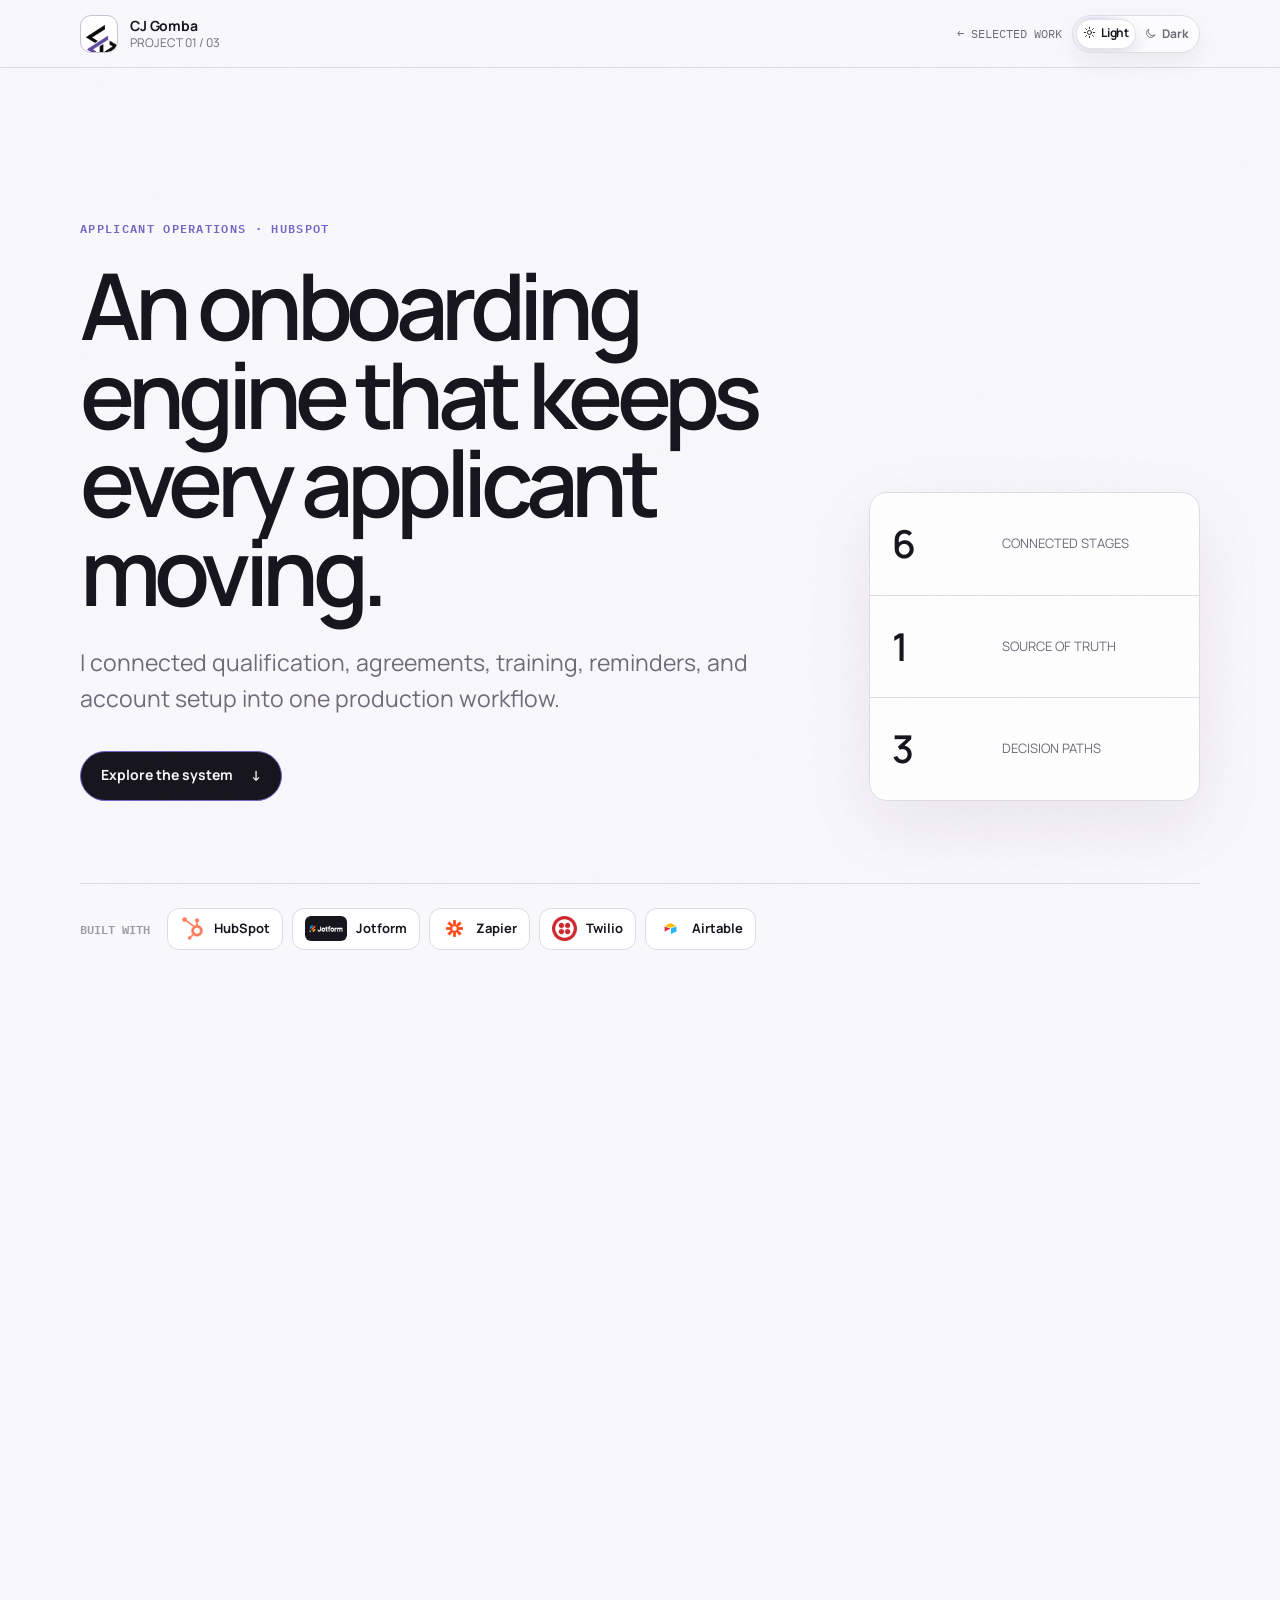
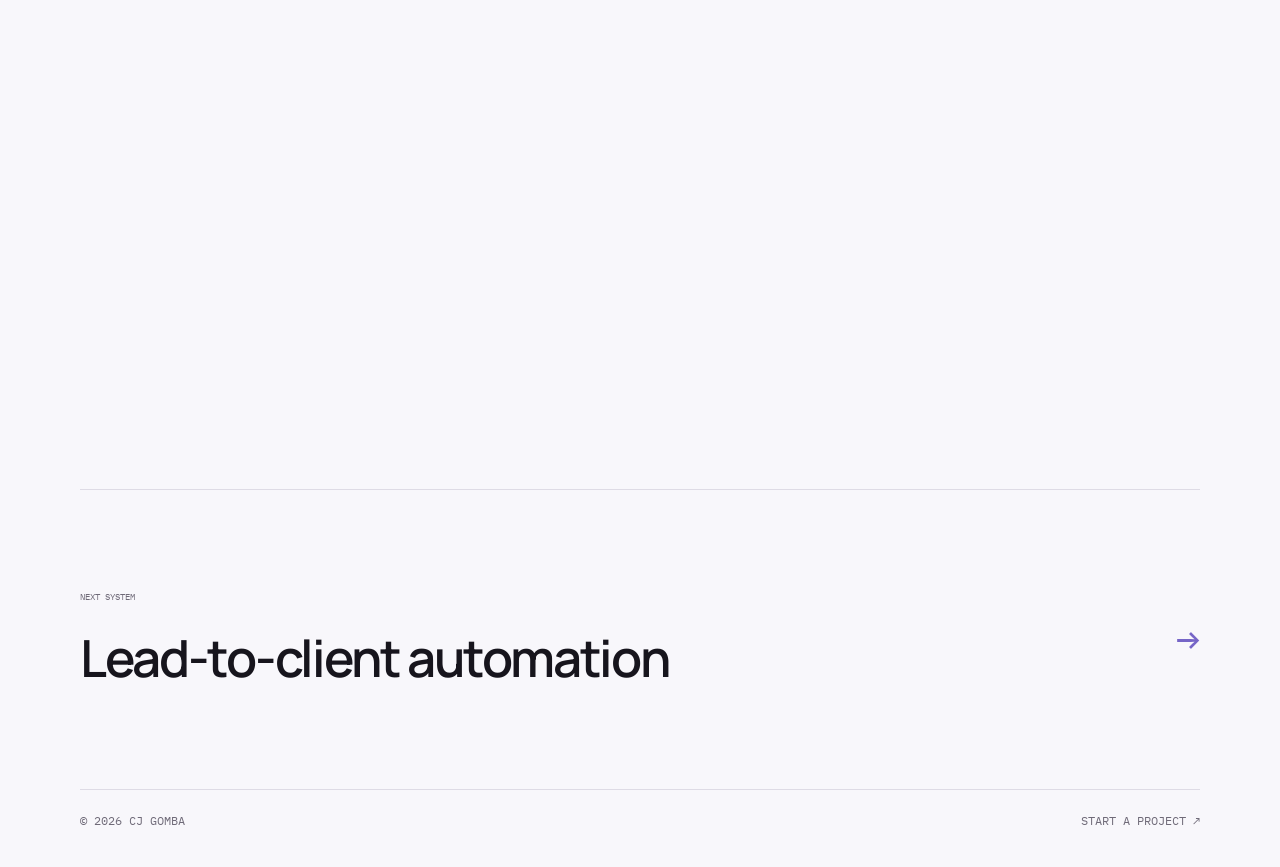
==== commit 222cd1de: "Add animated light and dark theme toggle" ====
--- a/projects/hubspot-onboarding.html
+++ b/projects/hubspot-onboarding.html
@@ -32,7 +32,7 @@
     <div class="noise" aria-hidden="true"></div>
     <header class="study-header"><div class="study-shell">
       <a class="brand" href="../index.html"><span class="brand-mark brand-mark-image"><img src="../assets/branding/cj-logo.png" alt="" /></span><span class="brand-copy"><strong>CJ Gomba</strong><small>Project 01 / 03</small></span></a>
-      <div class="study-header-actions"><a class="back-link" href="../index.html#work">&larr; Selected work</a><button class="icon-button theme-toggle" type="button" aria-label="Switch color theme"><svg class="sun-icon" viewBox="0 0 24 24" aria-hidden="true"><circle cx="12" cy="12" r="3.5"></circle><path d="M12 2v2M12 20v2M4.93 4.93l1.42 1.42M17.65 17.65l1.42 1.42M2 12h2M20 12h2M4.93 19.07l1.42-1.42M17.65 6.35l1.42-1.42"></path></svg><svg class="moon-icon" viewBox="0 0 24 24" aria-hidden="true"><path d="M20.2 15.3A8.5 8.5 0 0 1 8.7 3.8 8.5 8.5 0 1 0 20.2 15.3Z"></path></svg></button></div>
+      <div class="study-header-actions"><a class="back-link" href="../index.html#work">&larr; Selected work</a><button class="theme-toggle" type="button" aria-label="Switch to dark theme" aria-pressed="false"><span class="theme-toggle-thumb" aria-hidden="true"></span><span class="theme-option theme-option-light" aria-hidden="true"><svg class="theme-icon" viewBox="0 0 24 24"><circle cx="12" cy="12" r="3.8"></circle><path d="M12 2.5v2.2M12 19.3v2.2M4.9 4.9l1.6 1.6M17.5 17.5l1.6 1.6M2.5 12h2.2M19.3 12h2.2M4.9 19.1l1.6-1.6M17.5 6.5l1.6-1.6"></path></svg><span>Light</span></span><span class="theme-option theme-option-dark" aria-hidden="true"><svg class="theme-icon" viewBox="0 0 24 24"><path d="M20.2 15.1A8.3 8.3 0 0 1 8.9 3.8 8.3 8.3 0 1 0 20.2 15.1Z"></path></svg><span>Dark</span></span></button></div>
     </div></header>
 
     <main id="top">
--- a/styles.css
+++ b/styles.css
@@ -302,49 +302,159 @@
   box-shadow: 0 0 18px color-mix(in srgb, var(--accent) 18%, transparent);
 }
 
-.sidebar-actions {
-  display: flex;
-  align-items: center;
-  justify-content: space-between;
-}
-
-.icon-button {
-  width: 34px;
-  height: 34px;
-  display: grid;
-  place-items: center;
-  border: 1px solid var(--line);
-  border-radius: 50%;
-  background: transparent;
-}
-
-.icon-button svg {
-  width: 15px;
-  fill: none;
-  stroke: currentColor;
-  stroke-linecap: round;
-  stroke-linejoin: round;
-  stroke-width: 1.5;
-}
-
-.moon-icon {
-  display: none;
-}
-
-[data-theme="dark"] .sun-icon {
-  display: none;
-}
-
-[data-theme="dark"] .moon-icon {
-  display: block;
-}
-
-.text-link,
-.inline-link {
-  color: var(--ink);
-  font-size: 12px;
-  font-weight: 600;
-}
+.sidebar-actions {
+  display: grid;
+  gap: 10px;
+}
+
+.theme-toggle {
+  position: relative;
+  isolation: isolate;
+  width: 128px;
+  min-height: 38px;
+  display: grid;
+  grid-template-columns: 1fr 1fr;
+  align-items: center;
+  padding: 3px;
+  border: 1px solid var(--line);
+  border-radius: 999px;
+  color: var(--muted);
+  background:
+    radial-gradient(circle at 18% 18%, color-mix(in srgb, var(--accent) 18%, transparent), transparent 30%),
+    color-mix(in srgb, var(--surface) 78%, var(--surface-soft));
+  box-shadow:
+    inset 0 1px 0 color-mix(in srgb, #fff 40%, transparent),
+    0 10px 24px rgba(24, 18, 36, 0.06);
+  cursor: pointer;
+  overflow: hidden;
+  transition:
+    transform 220ms ease,
+    border-color 220ms ease,
+    box-shadow 220ms ease,
+    background-color 220ms ease;
+}
+
+.sidebar-actions .theme-toggle {
+  width: 100%;
+}
+
+.theme-toggle::before {
+  content: "";
+  position: absolute;
+  inset: -35%;
+  z-index: -1;
+  background:
+    radial-gradient(circle at 24% 50%, color-mix(in srgb, var(--accent) 22%, transparent), transparent 28%),
+    radial-gradient(circle at 76% 50%, color-mix(in srgb, var(--accent-bright) 18%, transparent), transparent 30%);
+  opacity: 0;
+  transform: translateX(-14%) rotate(8deg);
+  transition: opacity 260ms ease, transform 340ms ease;
+}
+
+.theme-toggle-thumb {
+  position: absolute;
+  top: 3px;
+  left: 3px;
+  width: calc(50% - 3px);
+  height: calc(100% - 6px);
+  border-radius: 999px;
+  background: var(--surface);
+  border: 1px solid color-mix(in srgb, var(--line) 80%, transparent);
+  box-shadow:
+    0 8px 18px rgba(37, 26, 58, 0.12),
+    0 0 0 1px color-mix(in srgb, #fff 40%, transparent) inset;
+  transform: translateX(0);
+  transition:
+    transform 340ms cubic-bezier(0.34, 1.56, 0.64, 1),
+    background-color 220ms ease,
+    box-shadow 220ms ease;
+}
+
+[data-theme="dark"] .theme-toggle-thumb {
+  transform: translateX(calc(100% + 0px));
+  background: color-mix(in srgb, var(--surface-soft) 76%, #0c0b10);
+  box-shadow:
+    0 8px 22px rgba(0, 0, 0, 0.24),
+    0 0 18px color-mix(in srgb, var(--accent) 20%, transparent);
+}
+
+.theme-option {
+  position: relative;
+  z-index: 1;
+  display: inline-flex;
+  align-items: center;
+  justify-content: center;
+  gap: 5px;
+  min-width: 0;
+  color: var(--muted);
+  font-size: 12px;
+  font-weight: 700;
+  letter-spacing: -0.02em;
+  transition: color 180ms ease, transform 220ms ease;
+}
+
+.theme-icon {
+  width: 13px;
+  height: 13px;
+  fill: none;
+  stroke: currentColor;
+  stroke-linecap: round;
+  stroke-linejoin: round;
+  stroke-width: 1.7;
+}
+
+:root:not([data-theme="dark"]) .theme-option-light,
+[data-theme="dark"] .theme-option-dark {
+  color: var(--ink);
+  transform: translateY(-1px);
+}
+
+.theme-toggle:hover,
+.theme-toggle:focus-visible {
+  border-color: color-mix(in srgb, var(--accent) 72%, var(--line));
+  box-shadow:
+    0 0 0 4px color-mix(in srgb, var(--accent) 10%, transparent),
+    0 14px 32px color-mix(in srgb, var(--accent) 16%, transparent);
+  transform: translateY(-1px);
+}
+
+.theme-toggle:hover::before,
+.theme-toggle:focus-visible::before {
+  opacity: 1;
+  transform: translateX(0) rotate(0deg);
+}
+
+.theme-toggle:active .theme-toggle-thumb {
+  transform: translateX(2px) scale(0.96);
+}
+
+[data-theme="dark"] .theme-toggle:active .theme-toggle-thumb {
+  transform: translateX(calc(100% - 2px)) scale(0.96);
+}
+
+@media (prefers-reduced-motion: reduce) {
+  .theme-toggle,
+  .theme-toggle::before,
+  .theme-toggle-thumb,
+  .theme-option {
+    transition: none;
+  }
+}
+
+.text-link,
+.inline-link {
+  color: var(--ink);
+  font-size: 12px;
+  font-weight: 600;
+}
+
+.sidebar-actions .text-link {
+  display: inline-flex;
+  align-items: center;
+  justify-content: space-between;
+  min-height: 36px;
+  padding: 0 2px;
+}
 
 .text-link span,
 .inline-link span {
@@ -677,12 +787,13 @@
   font-size: 14px;
 }
 
-.case-study {
-  display: grid;
-  grid-template-columns: 1.02fr 0.98fr;
-  min-height: 610px;
-  border-bottom: 1px solid var(--line);
-}
+.case-study {
+  display: grid;
+  grid-template-columns: 1.02fr 0.98fr;
+  min-height: 560px;
+  border-bottom: 1px solid var(--line);
+  isolation: isolate;
+}
 
 .case-study-reverse .case-copy {
   order: 2;
@@ -726,12 +837,12 @@
   line-height: 1.08;
 }
 
-.case-copy > p:not(.case-kicker) {
-  max-width: 560px;
-  margin: 24px 0 0;
-  color: var(--muted);
-  font-size: 16px;
-}
+.case-copy > p:not(.case-kicker) {
+  max-width: 560px;
+  margin: 20px 0 0;
+  color: var(--muted);
+  font-size: 16px;
+}
 
 .outcome-list {
   max-width: 570px;
@@ -760,13 +871,13 @@
   background: var(--accent);
 }
 
-.value-snapshot {
-  display: grid;
-  grid-template-columns: repeat(2, 1fr);
-  max-width: 570px;
-  margin-top: 32px;
-  border-block: 1px solid var(--line);
-}
+.value-snapshot {
+  display: grid;
+  grid-template-columns: repeat(2, 1fr);
+  max-width: 570px;
+  margin-top: 28px;
+  border-block: 1px solid var(--line);
+}
 
 .value-snapshot span {
   display: flex;
@@ -790,13 +901,13 @@
   text-transform: none;
 }
 
-.case-footer {
-  display: flex;
-  gap: 18px;
-  align-items: flex-end;
-  justify-content: space-between;
-  margin-top: 34px;
-}
+.case-footer {
+  display: flex;
+  gap: 18px;
+  align-items: flex-end;
+  justify-content: space-between;
+  margin-top: 32px;
+}
 
 .tool-line {
   display: flex;
@@ -882,29 +993,31 @@
   transform: rotate(45deg);
 }
 
-.project-card-link {
-  flex: 0 0 auto;
-  min-height: 48px;
-  display: inline-flex;
-  align-items: center;
-  justify-content: space-between;
-  gap: 28px;
-  padding: 0 17px;
-  border: 1px solid var(--ink);
-  border-radius: 2px;
-  background: var(--ink);
-  color: var(--bg);
-  font-size: 13px;
-  font-weight: 700;
-  transition: background-color 180ms ease, border-color 180ms ease, color 180ms ease, transform 180ms ease;
-}
-
-.project-card-link:hover {
-  border-color: var(--accent);
-  background: var(--accent);
-  color: #fff;
-  transform: translateY(-2px);
-}
+.project-card-link {
+  flex: 0 0 auto;
+  min-height: 54px;
+  display: inline-flex;
+  align-items: center;
+  justify-content: space-between;
+  gap: 34px;
+  padding: 0 20px;
+  border: 1px solid var(--ink);
+  border-radius: 999px;
+  background: var(--ink);
+  color: var(--bg);
+  font-size: 14px;
+  font-weight: 700;
+  box-shadow: 0 14px 35px rgba(23, 21, 29, 0.08);
+  transition: background-color 180ms ease, border-color 180ms ease, color 180ms ease, transform 180ms ease, box-shadow 180ms ease;
+}
+
+.project-card-link:hover {
+  border-color: var(--accent);
+  background: var(--accent);
+  color: #fff;
+  transform: translateY(-3px);
+  box-shadow: 0 0 0 5px var(--accent-soft), 0 18px 45px color-mix(in srgb, var(--accent) 24%, transparent);
+}
 
 .project-card-link span {
   color: currentColor;
@@ -934,25 +1047,187 @@
   border-top: 1px dashed var(--line);
 }
 
-.case-visual {
-  position: relative;
-  min-width: 0;
-  overflow: hidden;
-  padding: clamp(45px, 5vw, 70px);
-  background-color: var(--surface);
-  background-image: radial-gradient(var(--line-strong) 0.7px, transparent 0.7px);
-  background-size: 10px 10px;
-}
-
-.visual-topline {
-  display: flex;
-  justify-content: space-between;
-  padding-bottom: 14px;
-  border-bottom: 1px solid var(--line);
-  color: var(--muted);
+.case-visual {
+  position: relative;
+  min-width: 0;
+  overflow: hidden;
+  padding: clamp(45px, 5vw, 70px);
+  background-color: var(--surface);
+  background-image: radial-gradient(var(--line-strong) 0.7px, transparent 0.7px);
+  background-size: 10px 10px;
+  transition: background-color 220ms ease, box-shadow 220ms ease;
+}
+
+.case-visual::before {
+  content: "";
+  position: absolute;
+  inset: 12%;
+  z-index: 0;
+  border-radius: 999px;
+  background: radial-gradient(circle, color-mix(in srgb, var(--accent) 18%, transparent), transparent 64%);
+  filter: blur(30px);
+  opacity: 0.35;
+  transform: scale(0.9);
+  transition: opacity 220ms ease, transform 220ms ease;
+}
+
+.case-study:hover .case-visual::before {
+  opacity: 0.58;
+  transform: scale(1);
+}
+
+.visual-topline {
+  position: relative;
+  z-index: 2;
+  display: flex;
+  justify-content: space-between;
+  padding-bottom: 14px;
+  border-bottom: 1px solid var(--line);
+  color: var(--muted);
   font: 12px/1 var(--font-mono);
-  letter-spacing: 0.08em;
-}
+  letter-spacing: 0.08em;
+}
+
+.system-map {
+  display: flex;
+  flex-direction: column;
+  justify-content: center;
+}
+
+.map-grid {
+  position: relative;
+  z-index: 1;
+  display: grid;
+  grid-template-columns: minmax(118px, 1fr) 48px minmax(118px, 1fr) 48px minmax(118px, 1fr);
+  gap: 0;
+  align-items: center;
+  margin-top: 55px;
+}
+
+.map-node {
+  min-height: 164px;
+  display: flex;
+  flex-direction: column;
+  justify-content: center;
+  align-items: flex-start;
+  gap: 10px;
+  padding: 22px;
+  border: 1px solid var(--line);
+  border-radius: 22px;
+  background:
+    linear-gradient(145deg, color-mix(in srgb, var(--surface) 95%, transparent), color-mix(in srgb, var(--accent-soft) 35%, var(--surface))),
+    var(--surface);
+  box-shadow: 0 18px 60px rgba(30, 23, 48, 0.08);
+  transition: transform 220ms ease, border-color 220ms ease, box-shadow 220ms ease;
+}
+
+.map-node:hover,
+.case-study:hover .hub-node {
+  transform: translateY(-5px);
+  border-color: var(--accent);
+  box-shadow: 0 0 0 5px var(--accent-soft), 0 24px 70px rgba(30, 23, 48, 0.11);
+}
+
+.map-node img {
+  width: 42px;
+  height: 42px;
+  object-fit: contain;
+}
+
+.source-node img {
+  width: 78px;
+  height: 42px;
+  padding: 7px;
+  border-radius: 10px;
+  background: #17151d;
+}
+
+.map-icon {
+  width: 42px;
+  height: 42px;
+  display: grid;
+  place-items: center;
+  border-radius: 14px;
+  background: var(--accent-soft);
+  color: var(--accent);
+  font-size: 22px;
+  font-weight: 800;
+}
+
+.map-node strong {
+  font-size: 17px;
+  line-height: 1.15;
+  letter-spacing: -0.02em;
+}
+
+.map-node small {
+  color: var(--muted);
+  font-size: 12px;
+  line-height: 1.35;
+}
+
+.map-connector {
+  position: relative;
+  height: 2px;
+  overflow: hidden;
+  background: var(--line-strong);
+}
+
+.map-connector::after {
+  content: "";
+  position: absolute;
+  inset: 0;
+  background: linear-gradient(90deg, transparent, var(--accent), transparent);
+  animation: flowPulse 2.8s ease-in-out infinite;
+}
+
+.map-connector span {
+  position: absolute;
+  top: 50%;
+  right: -1px;
+  width: 10px;
+  height: 10px;
+  border-top: 2px solid var(--accent);
+  border-right: 2px solid var(--accent);
+  transform: translateY(-50%) rotate(45deg);
+}
+
+.branch-map {
+  position: relative;
+  z-index: 1;
+  display: grid;
+  grid-template-columns: repeat(3, 1fr);
+  gap: 10px;
+  margin-top: 38px;
+}
+
+.branch-map span {
+  min-height: 74px;
+  display: flex;
+  flex-direction: column;
+  justify-content: center;
+  gap: 5px;
+  padding: 15px;
+  border: 1px solid var(--line);
+  border-radius: 18px;
+  background: var(--surface);
+  color: var(--ink);
+  font-size: 13px;
+  font-weight: 700;
+  transition: transform 180ms ease, border-color 180ms ease, box-shadow 180ms ease;
+}
+
+.branch-map span:hover {
+  transform: translateY(-3px) rotate(-0.4deg);
+  border-color: var(--accent);
+  box-shadow: 0 0 25px color-mix(in srgb, var(--accent) 18%, transparent);
+}
+
+.branch-map b {
+  color: var(--muted);
+  font-size: 12px;
+  font-weight: 600;
+}
 
 .live-pill {
   display: flex;
@@ -1047,10 +1322,13 @@
   background: var(--line-strong);
 }
 
-.rail-progress {
-  right: 50%;
-  background: var(--accent);
-}
+.rail-progress {
+  right: 50%;
+  background: var(--accent);
+  box-shadow: 0 0 18px color-mix(in srgb, var(--accent) 35%, transparent);
+  transform-origin: left;
+  animation: railGlow 3.2s ease-in-out infinite;
+}
 
 .rail-node {
   position: relative;
@@ -1064,16 +1342,23 @@
   text-transform: uppercase;
 }
 
-.rail-node i {
-  width: 34px;
-  height: 34px;
-  display: grid;
-  place-items: center;
-  border: 1px solid var(--line-strong);
-  border-radius: 50%;
-  background: var(--surface);
-  font-style: normal;
-}
+.rail-node i {
+  width: 34px;
+  height: 34px;
+  display: grid;
+  place-items: center;
+  border: 1px solid var(--line-strong);
+  border-radius: 50%;
+  background: var(--surface);
+  font-style: normal;
+  transition: transform 180ms ease, border-color 180ms ease, box-shadow 180ms ease;
+}
+
+.rail-node:hover i {
+  transform: translateY(-4px) scale(1.04);
+  border-color: var(--accent);
+  box-shadow: 0 0 22px color-mix(in srgb, var(--accent) 22%, transparent);
+}
 
 .rail-node.is-done i {
   border-color: var(--accent);
@@ -1087,14 +1372,23 @@
   box-shadow: 0 0 0 5px var(--accent-soft);
 }
 
-.campaign-card {
-  display: flex;
-  align-items: center;
-  justify-content: space-between;
-  padding: 16px;
-  border: 1px solid var(--line);
-  background: var(--surface);
-}
+.campaign-card {
+  display: flex;
+  align-items: center;
+  justify-content: space-between;
+  padding: 16px;
+  border: 1px solid var(--line);
+  border-radius: 18px;
+  background: var(--surface);
+  box-shadow: 0 18px 50px rgba(30, 23, 48, 0.06);
+  transition: transform 180ms ease, border-color 180ms ease, box-shadow 180ms ease;
+}
+
+.campaign-card:hover {
+  transform: translateY(-3px);
+  border-color: var(--accent);
+  box-shadow: 0 0 0 5px var(--accent-soft), 0 22px 60px rgba(30, 23, 48, 0.1);
+}
 
 .campaign-card div {
   display: flex;
@@ -1120,13 +1414,15 @@
   text-transform: uppercase;
 }
 
-.metric-pair {
-  display: grid;
-  grid-template-columns: 1fr 1fr;
-  margin-top: 10px;
-  border: 1px solid var(--line);
-  background: var(--surface);
-}
+.metric-pair {
+  display: grid;
+  grid-template-columns: 1fr 1fr;
+  margin-top: 10px;
+  border: 1px solid var(--line);
+  border-radius: 18px;
+  background: var(--surface);
+  overflow: hidden;
+}
 
 .metric-pair div {
   display: flex;
@@ -1156,12 +1452,21 @@
   margin-top: 38px;
 }
 
-.pipeline-column {
-  min-width: 0;
-  padding: 8px;
-  border: 1px solid var(--line);
-  background: color-mix(in srgb, var(--surface) 92%, transparent);
-}
+.pipeline-column {
+  min-width: 0;
+  padding: 8px;
+  border: 1px solid var(--line);
+  border-radius: 18px;
+  background: color-mix(in srgb, var(--surface) 92%, transparent);
+  box-shadow: 0 18px 55px rgba(30, 23, 48, 0.05);
+  transition: transform 190ms ease, border-color 190ms ease, box-shadow 190ms ease;
+}
+
+.pipeline-column:hover {
+  transform: translateY(-5px);
+  border-color: var(--accent);
+  box-shadow: 0 0 0 5px var(--accent-soft), 0 22px 65px rgba(30, 23, 48, 0.1);
+}
 
 .pipeline-column header {
   display: flex;
@@ -1178,15 +1483,22 @@
   font-weight: 500;
 }
 
-.lead-card {
-  display: flex;
-  align-items: flex-start;
-  gap: 7px;
-  margin-top: 8px;
-  padding: 10px 8px;
-  border: 1px solid var(--line);
-  background: var(--surface);
-}
+.lead-card {
+  display: flex;
+  align-items: flex-start;
+  gap: 7px;
+  margin-top: 8px;
+  padding: 10px 8px;
+  border: 1px solid var(--line);
+  border-radius: 13px;
+  background: var(--surface);
+  transition: transform 180ms ease, border-color 180ms ease;
+}
+
+.lead-card:hover {
+  transform: translateX(3px);
+  border-color: var(--accent);
+}
 
 .lead-card > i {
   width: 6px;
@@ -1215,10 +1527,10 @@
   font-weight: 600;
 }
 
-.lead-card small {
-  color: var(--muted);
-  font-size: 7px;
-}
+.lead-card small {
+  color: var(--muted);
+  font-size: 12px;
+}
 
 .lead-card.faded {
   opacity: 0.57;
@@ -1228,16 +1540,24 @@
   border-color: var(--accent);
 }
 
-.ai-note {
-  display: grid;
-  grid-template-columns: 38px 1fr;
-  gap: 13px;
-  align-items: center;
-  margin-top: 28px;
-  padding: 14px;
-  border: 1px solid var(--accent);
-  background: var(--surface);
-}
+.ai-note {
+  display: grid;
+  grid-template-columns: 38px 1fr;
+  gap: 13px;
+  align-items: center;
+  margin-top: 28px;
+  padding: 14px;
+  border: 1px solid var(--accent);
+  border-radius: 18px;
+  background: var(--surface);
+  box-shadow: 0 0 35px color-mix(in srgb, var(--accent) 12%, transparent);
+  transition: transform 180ms ease, box-shadow 180ms ease;
+}
+
+.ai-note:hover {
+  transform: translateY(-3px);
+  box-shadow: 0 0 45px color-mix(in srgb, var(--accent) 22%, transparent);
+}
 
 .ai-note > span {
   width: 38px;
@@ -1438,15 +1758,45 @@
   white-space: nowrap;
 }
 
-@keyframes marquee {
-  to {
-    transform: translateX(-50%);
-  }
-}
-
-.contact-section {
-  padding-bottom: 70px;
-}
+@keyframes marquee {
+  to {
+    transform: translateX(-50%);
+  }
+}
+
+@keyframes flowPulse {
+  0%,
+  100% {
+    transform: translateX(-120%);
+    opacity: 0;
+  }
+
+  35%,
+  65% {
+    opacity: 1;
+  }
+
+  100% {
+    transform: translateX(120%);
+  }
+}
+
+@keyframes railGlow {
+  0%,
+  100% {
+    opacity: 0.75;
+    transform: scaleX(0.94);
+  }
+
+  50% {
+    opacity: 1;
+    transform: scaleX(1);
+  }
+}
+
+.contact-section {
+  padding-bottom: 70px;
+}
 
 .contact-panel {
   padding: clamp(40px, 7vw, 90px);
@@ -1612,7 +1962,7 @@
   }
 }
 
-@media (max-width: 820px) {
+@media (max-width: 820px) {
   html {
     scroll-padding-top: 85px;
   }
@@ -1645,12 +1995,18 @@
     height: 32px;
   }
 
-  .mobile-header > div {
-    display: flex;
-    gap: 8px;
-  }
-
-  .menu-button {
+  .mobile-header > div {
+    display: flex;
+    align-items: center;
+    gap: 8px;
+  }
+
+  .mobile-header .theme-toggle {
+    width: 114px;
+    min-height: 34px;
+  }
+
+  .menu-button {
     width: 34px;
     height: 34px;
     display: flex;
@@ -1773,12 +2129,16 @@
     border-left: 0;
   }
 
-  .case-visual,
-  .case-study-reverse .case-visual {
-    order: 2;
-    min-height: 510px;
-    border-top: 1px solid var(--line);
-  }
+  .case-visual,
+  .case-study-reverse .case-visual {
+    order: 2;
+    min-height: 510px;
+    border-top: 1px solid var(--line);
+  }
+
+  .map-grid {
+    grid-template-columns: 1fr 42px 1fr 42px 1fr;
+  }
 
   .case-study-reverse .case-number {
     right: 28px;
@@ -1798,7 +2158,21 @@
   .contact-grid {
     grid-template-columns: 1fr;
   }
-}
+}
+
+@media (max-width: 420px) {
+  .mobile-header {
+    padding-inline: 14px;
+  }
+
+  .mobile-header .theme-toggle {
+    width: 104px;
+  }
+
+  .mobile-header .theme-option {
+    gap: 3px;
+  }
+}
 
 @media (max-width: 560px) {
   .section-shell {
@@ -1849,18 +2223,46 @@
     flex-direction: column;
   }
 
-  .case-visual {
-    min-height: 460px;
-    padding: 30px 18px;
-  }
+  .case-visual {
+    min-height: 460px;
+    padding: 30px 18px;
+  }
+
+  .map-grid {
+    grid-template-columns: 1fr;
+    gap: 10px;
+    margin-top: 32px;
+  }
+
+  .map-node {
+    min-height: 126px;
+  }
+
+  .map-connector {
+    width: 2px;
+    height: 24px;
+    margin-inline: auto;
+  }
+
+  .map-connector span {
+    top: auto;
+    right: 50%;
+    bottom: -1px;
+    transform: translateX(50%) rotate(135deg);
+  }
+
+  .branch-map {
+    grid-template-columns: 1fr;
+    margin-top: 18px;
+  }
 
   .revenue-rail {
     margin-block: 60px 55px;
   }
 
-  .rail-node {
-    font-size: 7px;
-  }
+  .rail-node {
+    font-size: 12px;
+  }
 
   .rail-node i {
     width: 29px;
--- a/project.css
+++ b/project.css
@@ -977,12 +977,16 @@
   gap: 10px;
 }
 
+.study-header-actions .theme-toggle {
+  flex: 0 0 128px;
+}
+
 .back-link {
   display: inline-flex;
   align-items: center;
   gap: 8px;
   color: var(--muted);
-  font: 10px/1 var(--font-mono);
+  font: 12px/1 var(--font-mono);
   text-transform: uppercase;
 }
 
